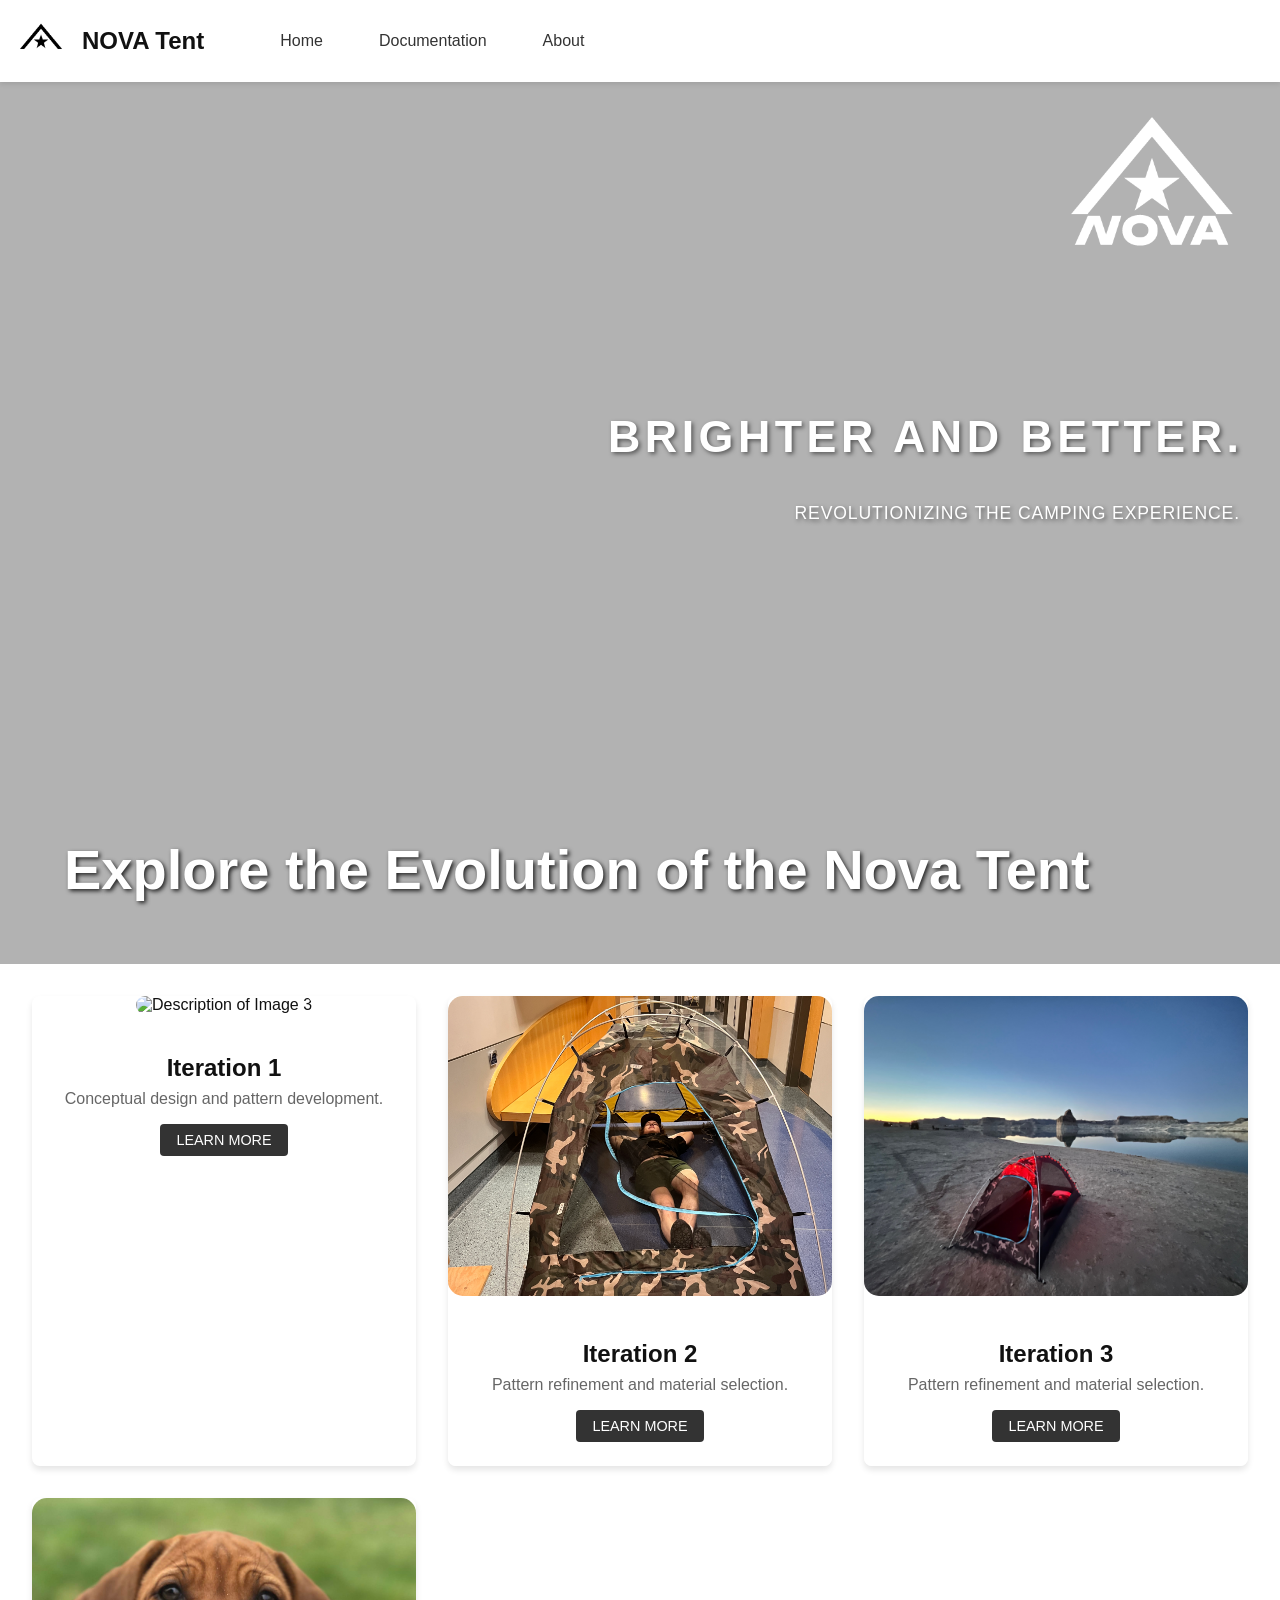
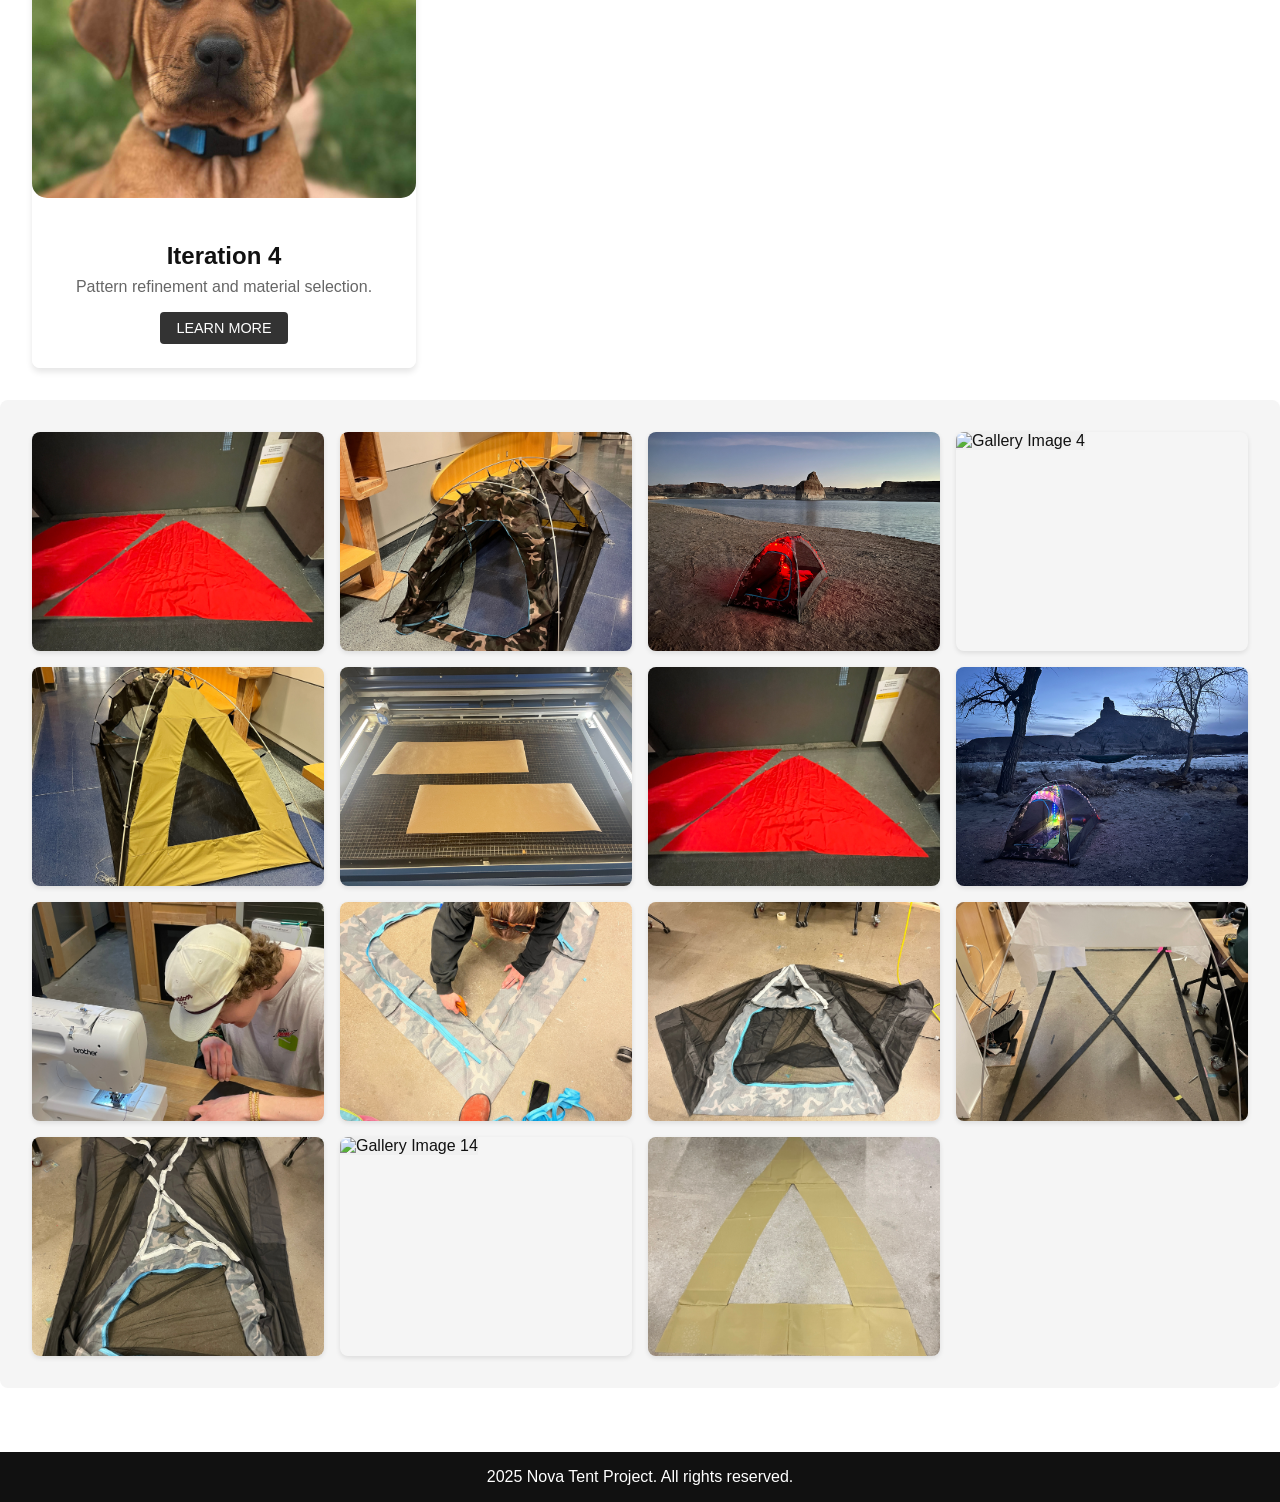
==== index.html @ fcc44b87 "switched website over AGAIN" ====
<!DOCTYPE html>
<html lang="en">
<head>
  <meta charset="UTF-8" />
  <meta name="viewport" content="width=device-width, initial-scale=1.0" />
  <title>Nova Tent</title>
  <link rel="stylesheet" href="https://use.typekit.net/wee2inf.css">
  <link rel="stylesheet" href="resources/css/global.css" />
  <link rel="stylesheet" href="resources/css/navbar.css" />
  <link rel="stylesheet" href="style.css" />
  <style>
    .container {
      max-width: 1400px;
      margin: 0 auto;
      padding: 0 2rem;
    }
    .image-section {
      margin: 2rem 0;
      display: grid;
      grid-template-columns: repeat(auto-fit, minmax(300px, 1fr));
      gap: 2rem;
    }
    .image-card {
      position: relative;
      overflow: hidden;
      border-radius: 8px;
      box-shadow: 0 4px 6px rgba(0, 0, 0, 0.1);
    }
    .image-card img {
      width: 100%;
      height: 300px;
      object-fit: cover;
    }
    .image-text {
      padding: 1.5rem;
      background: white;
    }
    .image-text h3 {
      font-size: 1.5rem;
      margin-bottom: 0.5rem;
    }
    .image-text p {
      margin-bottom: 1rem;
      color: #666;
    }
    .btn {
      display: inline-block;
      padding: 0.5rem 1rem;
      background: #333;
      color: white;
      text-decoration: none;
      border-radius: 4px;
      transition: background 0.3s;
    }
    .btn:hover {
      background: #555;
    }
    .photo-gallery {
      display: grid;
      grid-template-columns: repeat(auto-fit, minmax(250px, 1fr));
      gap: 1rem;
      padding: 2rem;
    }
    .gallery-item {
      position: relative;
      overflow: hidden;
      border-radius: 8px;
    }
    .gallery-item img {
      width: 100%;
      height: 100%;
      object-fit: cover;
    }
    .video-overlay {
      position: absolute;
      top: 0;
      left: 0;
      width: 100%;
      height: 100%;
      display: flex;
      flex-direction: column;
      justify-content: center;
      align-items: center;
      background: rgba(0, 0, 0, 0.3);
    }
    .overlay-logo {
      position: absolute;
      top: 2rem;
      right: 2rem;
      width: min(200px, 15vw);
      height: auto;
    }
    .overlay-content {
      position: absolute;
      right: 2rem;
      top: 45%;
      transform: translateY(-50%);
      text-align: right;
    }
    .overlay-text {
      display: block;
      color: white;
      text-shadow: 2px 2px 4px rgba(0, 0, 0, 0.5);
      white-space: nowrap;
    }
    #frontHeader {
      font-size: min(2.8rem, 5vw);
      font-weight: bold;
      display: inline-block;
      white-space: nowrap;
      right: 3rem;
    }
    #frontSubtext {
      font-size: min(1.1rem, 2vw);
      display: inline-block;
      white-space: nowrap;
    }
    .hero-text h1 {
      font-size: 3.5rem;
      margin-bottom: 1rem;
      line-height: 1.2;
      white-space: nowrap;
    }
    @media (max-width: 768px) {
      .container {
        padding: 0 1rem;
      }
      .image-section {
        grid-template-columns: 1fr;
        gap: 1rem;
      }
      .image-card img {
        height: 250px;
      }
      .image-text {
        padding: 1rem;
      }
      .image-text h3 {
        font-size: 1.3rem;
      }
      .photo-gallery {
        grid-template-columns: repeat(auto-fit, minmax(200px, 1fr));
        padding: 1rem;
        gap: 0.5rem;
      }
      .hero-text h1 {
        font-size: 2.5rem;
        line-height: 1.2;
        white-space: nowrap;
      }
      .overlay-content {
        right: 1rem;
      }
      #frontHeader {
        font-size: min(2rem, 4vw);
      }
      #frontSubtext {
        font-size: min(0.9rem, 1.8vw);
      }
      .overlay-logo {
        width: min(150px, 20vw);
        top: 1.5rem;
        right: 1.5rem;
      }
    }
    @media (max-width: 480px) {
      .image-card img {
        height: 200px;
      }
      .image-text h3 {
        font-size: 1.2rem;
      }
      .photo-gallery {
        grid-template-columns: 1fr;
      }
      .overlay-logo {
        width: min(120px, 25vw);
        top: 1rem;
        right: 1rem;
      }
      #frontHeader {
        font-size: min(1.8rem, 3.5vw);
      }
      #frontSubtext {
        font-size: min(0.8rem, 1.6vw);
      }
    }
  </style>
</head>
<body>
  <!-- Navigation Bar Container -->
  <header>
    <div id="navbar-container"></div>
  </header>

  <!-- Hero Section with Video Background -->
  <section class="hero">
    <video autoplay muted loop id="bg-video">
      <source src="./resources/media/tent_nite.MP4" type="video/mp4">
      Your browser does not support HTML5 video.
    </video>
    <div class="video-overlay">
      <img src="resources/media/NovaLogoWhite1.png" alt="NOVA Tent Logo" class="overlay-logo">
      <div class="overlay-content">
        <a id="frontHeader" class="overlay-text">Brighter and Better.</a>
        <a id="frontSubtext" class="overlay-text">Revolutionizing the camping experience.</a>
      </div>
    </div>
    <div class="hero-text">
      <h1>Explore the Evolution of the Nova Tent</h1>
    </div>
  </section>

  
  <!-- Four-Image Section -->
  <div class="container">
    <div class="image-section four-images">
      <div class="image-card">
        <img src="./resources/media/it1/it1-PaperPatterning2.JPG" alt="Description of Image 3">
        <div class="image-text">
          <h3>Iteration 1</h3>
          <p>Conceptual design and pattern development.</p>
          <a href="./pages/iteration1.html" class="btn">Learn More</a>
        </div>
      </div>
      <div class="image-card">
        <img src="./resources/media/it2/it2-layindown.jpeg" alt="Description of Image 4">
        <div class="image-text">
          <h3>Iteration 2</h3>
          <p>Pattern refinement and material selection.</p>
          <a href="./pages/iteration2.html" class="btn">Learn More</a>
        </div>
      </div>
      <div class="image-card">
        <img src="./resources/media/it3/lake-powell-red.JPG" alt="Description of Image 5">
        <div class="image-text">
          <h3>Iteration 3</h3>
          <p>Pattern refinement and material selection.</p>
          <a href="./pages/iteration3.html" class="btn">Learn More</a>
        </div>
      </div>
      <div class="image-card">
        <img src="./resources/media/placeholder.jpeg" alt="Description of Image 6">
        <div class="image-text">
          <h3>Iteration 4</h3>
          <p>Pattern refinement and material selection.</p>
          <a href="./pages/iteration4.html" class="btn">Learn More</a>
        </div>
      </div>
    </div>
  </div>

  <!-- Photo Gallery Section -->
  <section class="photo-gallery">
    <div class="gallery-item large">
      <img src="./resources/media/it1/it1-clips-on.JPG" alt="Gallery Image 1">
    </div>
    <div class="gallery-item medium">
      <img src="./resources/media/it2/it2-doorOpen.JPG" alt="Gallery Image 2">
    </div>
    <div class="gallery-item square">
      <img src="./resources/media/it3/lake-powell-red-2.JPG" alt="Gallery Image 3">
    </div>
    <div class="gallery-item rectangle">
      <img src="./resources/media/mt/MT-hooks.JPG" alt="Gallery Image 4">
    </div>
    <div class="gallery-item tall">
      <img src="./resources/media/it2/it2-backside.JPG" alt="Gallery Image 5">
    </div>
    <div class="gallery-item small">
      <img src="./resources/media/it3/it3-laserCutPaper.JPG" alt="Gallery Image 6">
    </div>
    <div class="gallery-item small">
      <img src="./resources/media/it1/it1-clips-on.JPG" alt="Gallery Image 7">
    </div>
    <div class="gallery-item wide">
      <img src="./resources/media/it3/green-river-lit.JPG" alt="Gallery Image 8">
    </div>
    <div class="gallery-item square">
      <img src="./resources/media/it2/it2-fitzSew.JPG" alt="Gallery Image 9">
    </div>
    <div class="gallery-item square">
      <img src="./resources/media/it2/it2-claireCutting.JPG" alt="Gallery Image 10">
    </div>
    <div class="gallery-item rectangle">
      <img src="./resources/media/it3/it3-insideOut.JPG" alt="Gallery Image 11">
    </div>
    <div class="gallery-item small">
      <img src="./resources/media/it1/it1-browpole-fabric.JPG" alt="Gallery Image 12">
    </div>
    <div class="gallery-item medium">
      <img src="./resources/media/it3/it3-insideOutFinished.JPG" alt="Gallery Image 13">
    </div>
    <div class="gallery-item square">
      <img src="./resources/media/it1/it1-frontPoleView.JPG" alt="Gallery Image 14">
    </div>
    <div class="gallery-item small">
      <img src="./resources/media/it2/it2-backNoWindow.JPG" alt="Gallery Image 15">
    </div>
  </section>
  </body>
  <footer>
    <p>2025 Nova Tent Project. All rights reserved.</p>
  </footer>
  <script src="resources/js/loadNavbar.js"></script>
  <script src="resources/js/script.js"></script>
  </html>
---- resources/css/global.css ----
/* Global Styles */
* {
    font-family: 'Unbounded', sans-serif;
}

body {
    font-family: 'Unbounded', sans-serif;
    margin: 0;
    padding: 0;
}

h1, h2, h3, h4, h5, h6, .logo {
    font-family: 'Unbounded', sans-serif;
}

/* Subtext styles */
p, small, .subtext, .description, .caption, .text-secondary {
    font-family: "adobe-aldine-variable", sans-serif;
    font-variation-settings: "wght" 300, "opsz" 6;
}

/* Navbar specific styles */
.nav-links a {
    font-family: 'Unbounded', sans-serif;
    font-weight: 500;
}

/* Dropdown menu styles */
.dropdown-menu a, .iteration-menu a {
    font-family: "adobe-aldine-variable", sans-serif;
    font-variation-settings: "wght" 300, "opsz" 6;
}
---- resources/css/navbar.css ----
/* Basic Navbar Styles */
.navbar {
    background-color: #fff;
    padding: 1rem;
    position: fixed;
    top: 0;
    left: 0;
    right: 0;
    z-index: 1000;
    display: flex;
    justify-content: flex-start;
    align-items: center;
    box-shadow: 0 2px 5px rgba(0,0,0,0.1);
}

.logo {
    display: flex;
    align-items: center;
    gap: 1rem;
    font-family: 'Unbounded Black', sans-serif;
    font-weight: 900;
    height: 100%;
}

.nav-logo {
    height: 50px;
    width: auto;
    display: flex;
    align-items: center;
}

.logo a {
    color: inherit;
    text-decoration: none;
    font-size: 1.5rem;
    display: flex;
    align-items: center;
    height: 100%;
    line-height: 1;
    padding: 0;
    margin: 0;
    font-weight: 750;
}

.nav-links {
    display: flex;
    justify-content: flex-start;
    align-items: center;
    list-style: none;
    margin: 0 0 0 3rem;
    padding: 0;
    height: 100%;
}

.nav-links li {
    margin: 0 1rem;
    position: relative;
    display: flex;
    align-items: center;
    height: 100%;
}

.nav-links a {
    color: #333;
    text-decoration: none;
    font-size: 1rem;
    display: flex;
    align-items: center;
    height: 100%;
    padding: 0 12px;
}

.nav-links a:hover {
    color: #000;
    background-color: #f1f1f1;
    border-radius: 4px;
}

/* Primary Dropdown */
.dropdown-menu {
    display: none;
    position: absolute;
    top: 100%;
    left: 0;
    background-color: #fff;
    min-width: 160px;
    box-shadow: 0px 8px 16px 0px rgba(0,0,0,0.2);
    z-index: 1000;
    border-radius: 4px;
    list-style: none;
    padding: 0;
    margin: 0;
}

/* Show primary dropdown */
.dropdown:hover > .dropdown-menu {
    display: block;
}

/* Secondary (Iterations) Dropdown */
.iteration-menu {
    display: none;
    position: absolute;
    left: 100%;
    top: 0;
    background-color: #fff;
    min-width: 160px;
    box-shadow: 0px 8px 16px 0px rgba(0,0,0,0.2);
    z-index: 1001;
    border-radius: 4px;
    list-style: none;
    padding: 0;
    margin: 0;
}

/* Show iterations dropdown */
.iterations:hover > .iteration-menu {
    display: block;
}

/* Dropdown items styling */
.dropdown-menu li,
.iteration-menu li {
    margin: 0;
    padding: 0;
    width: 100%;
    list-style: none;
}

.dropdown-menu a,
.iteration-menu a {
    padding: 12px 16px;
    color: #333;
    text-decoration: none;
    display: block;
    width: 100%;
    box-sizing: border-box;
}

.dropdown-menu a:hover,
.iteration-menu a:hover {
    background-color: #f1f1f1;
    color: #000;
}

/* Ensure proper positioning for nested dropdowns */
.dropdown {
    position: relative;
}

/* Additional specificity for iterations dropdown */
.dropdown-menu .iterations {
    position: relative;
}

/* Force display of iterations menu when parent is hovered */
.dropdown-menu li.iterations:hover .iteration-menu {
    display: block !important;
}
---- style.css ----
/* Reset and base styles */
* {
    margin: 0;
    padding: 0;
    box-sizing: border-box;
  }
  body, html {
    font-family: 'Helvetica Neue', sans-serif;
    color: #111;
    background: #fff;
    scroll-behavior: smooth;
  }
  a {
    color: inherit;
    text-decoration: none;
  }
  
  /* Hero Section */
  .hero {
    position: relative;
    height: 100vh;
    overflow: hidden;
    margin-top: 64px; /* Adjust for fixed  */
  }
  #bg-video {
    width: 100%;
    height: 100%;
    object-fit: cover;
  }
  .video-overlay {
    position: absolute;
    top: 0;
    left: 0;
    width: 100%;
    height: 100%;
    display: flex;
    flex-direction: column;
    justify-content: flex-start;
    align-items: flex-end;
    padding-right: 10%;
    padding-top: 25%;
    background: linear-gradient(to right, rgba(0,0,0,0) 0%, rgba(0,0,0,0.4) 100%);
  }
  .overlay-icon {
    position: absolute;
    font-size: 2rem;
    background: rgba(255, 255, 255, 0.7);
    padding: 0.5rem;
    border-radius: 50%;
    transition: transform 0.2s;
    top: 10%;
  }
  .overlay-text {
    position: relative;
    padding: 0.5rem;
    transition: transform 0.2s;
    color: #fff;
    text-transform: uppercase;
    letter-spacing: 0.05em;
    text-shadow: 2px 2px 4px rgba(0, 0, 0, 0.3);
    font-family: 'Helvetica Neue', Arial, sans-serif;
    font-weight: 300;
    line-height: 1.2;
    margin: 0;
    text-align: right;
    width: 100%;
    max-width: 600px;
  }
  #frontHeader {
    font-size: 4.5rem;
    font-weight: 300;
    color: #fff;
    margin-bottom: 1rem;
    text-transform: uppercase;
    letter-spacing: 0.1em;
    line-height: 1.1;
  }
  #frontSubtext {
    font-size: 1.5rem;
    color: #fff;
    font-weight: 300;
    letter-spacing: 0.05em;
    line-height: 1.4;
    margin-top: 0.5rem;
  }
  .overlay-icon:hover {
    transform: scale(1.1);
  }
  .hero-text {
    position: absolute;
    bottom: 5%;
    left: 5%;
    color: white;
    font-size: 2rem;
    text-shadow: 2px 2px 4px rgba(0,0,0,0.8);
  }
  
  /* Content Section */
  .content {
    padding: 2rem;
  }
  .content h2 {
    margin-bottom: 1rem;
  }
  
  /* Footer */
  footer {
    background: #111;
    color: #fff;
    text-align: center;
    padding: 1rem;
    margin-top: 4rem;
  }
  
  
  
  /* Specific Layouts */
  .two-images .image-card {
    flex: 1;
  }
  
  .four-images {
    flex-wrap: wrap;
  }
  
  .four-images .image-card {
    flex: 1 1 calc(25% - 2rem);
  }
  /* Image Section */
.image-section {
    display: flex;
    justify-content: space-between;
    gap: 2rem;
    margin: 2rem 0;
  }
  
  .image-card {
    flex: 1;
    text-align: center;
  }
  
  .image-card img {
    width: 100%;
    border-radius: 15px;
  }
  
  .image-text {
    margin-top: 1rem;
  }
  
  .image-text h3 {
    font-size: 1.5rem;
    margin-bottom: 0.5rem;
  }
  
  .image-text p {
    font-size: 1rem;
    margin-bottom: 1rem;
  }
  
  .btn {
    display: inline-block;
    padding: 0.5rem 1rem;
    background-color: #111;
    color: #fff;
    border-radius: 5px;
    text-transform: uppercase;
    font-size: 0.9rem;
  }
  
  .btn:hover {
    background-color: #333;
  }
  
  /* Photo Gallery - Simple Grid */
  .photo-gallery {
    display: grid;
    grid-template-columns: repeat(4, 1fr);
    grid-template-rows: repeat(3, 1fr);
    gap: 15px;
    padding: 20px;
    width: 100%;
    margin: 0 auto;
    background-color: #f5f5f5;
    border-radius: 8px;
  }
  
  .gallery-item {
    position: relative;
    overflow: hidden;
    border-radius: 4px;
    box-shadow: 0 2px 5px rgba(0,0,0,0.1);
    aspect-ratio: 4/3; /* Standard rectangle ratio */
  }
  
  .gallery-item img {
    width: 100%;
    height: 100%;
    object-fit: contain;
    background-color: #f0f0f0;
  }
  
  /* Responsive adjustments */
  @media (max-width: 1200px) {
    .photo-gallery {
      grid-template-columns: repeat(2, 1fr);
      grid-template-rows: auto;
    }
  }
  
  @media (max-width: 768px) {
    .photo-gallery {
      grid-template-columns: repeat(1, 1fr);
      grid-template-rows: auto;
    }
  }
  
  @media (max-width: 480px) {
    .photo-gallery {
      grid-template-columns: repeat(2, 1fr);
    }
  }
  
  /* Page Content */
  .page-content {
    padding-top: 80px;
  }
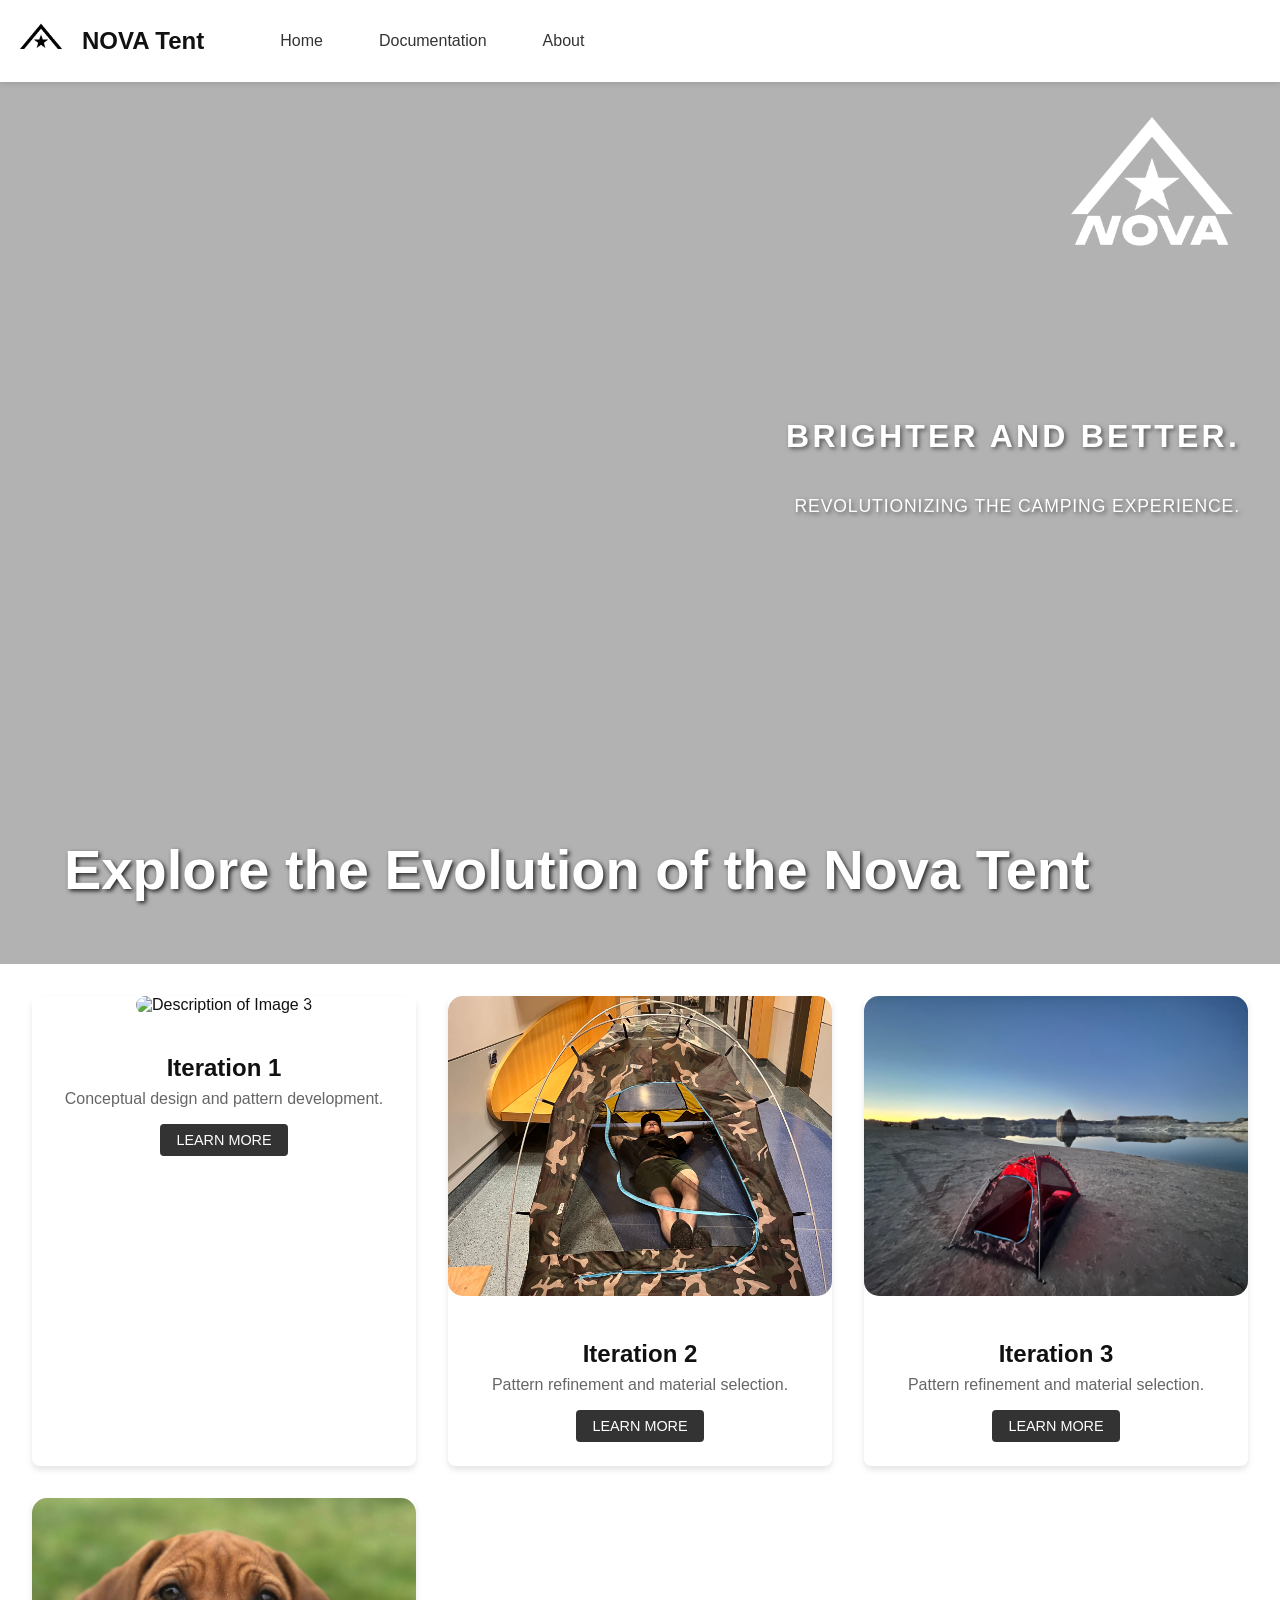
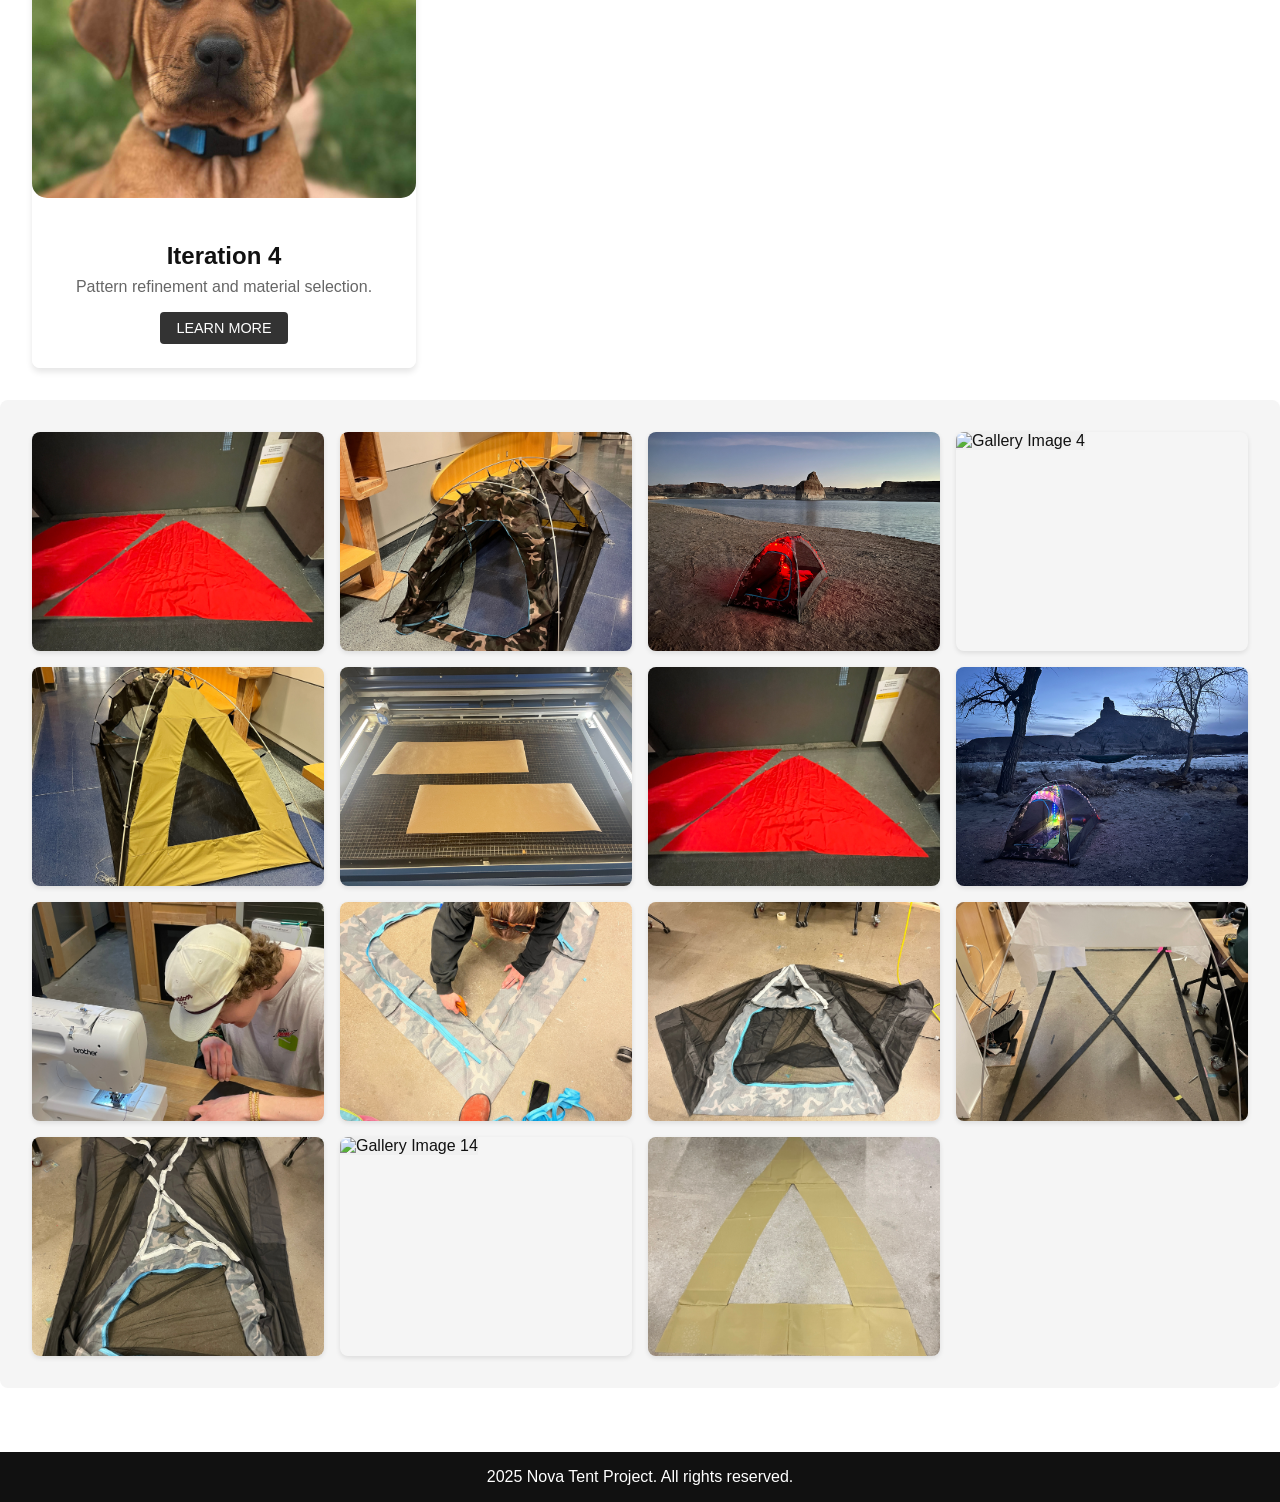
==== commit 44903f73: "updated content" ====
--- a/index.html
+++ b/index.html
@@ -104,11 +104,10 @@
       white-space: nowrap;
     }
     #frontHeader {
-      font-size: min(2.8rem, 5vw);
+      font-size: min(2rem, 4vw);
       font-weight: bold;
       display: inline-block;
       white-space: nowrap;
-      right: 3rem;
     }
     #frontSubtext {
       font-size: min(1.1rem, 2vw);
@@ -179,7 +178,7 @@
         right: 1rem;
       }
       #frontHeader {
-        font-size: min(1.8rem, 3.5vw);
+        font-size: min(1.2rem, 2.5vw);
       }
       #frontSubtext {
         font-size: min(0.8rem, 1.6vw);
@@ -196,7 +195,7 @@
   <!-- Hero Section with Video Background -->
   <section class="hero">
     <video autoplay muted loop id="bg-video">
-      <source src="./resources/media/tent_nite.MP4" type="video/mp4">
+      <source src="./resources/media/videos/webTentVid.mp4" type="video/mp4">
       Your browser does not support HTML5 video.
     </video>
     <div class="video-overlay">
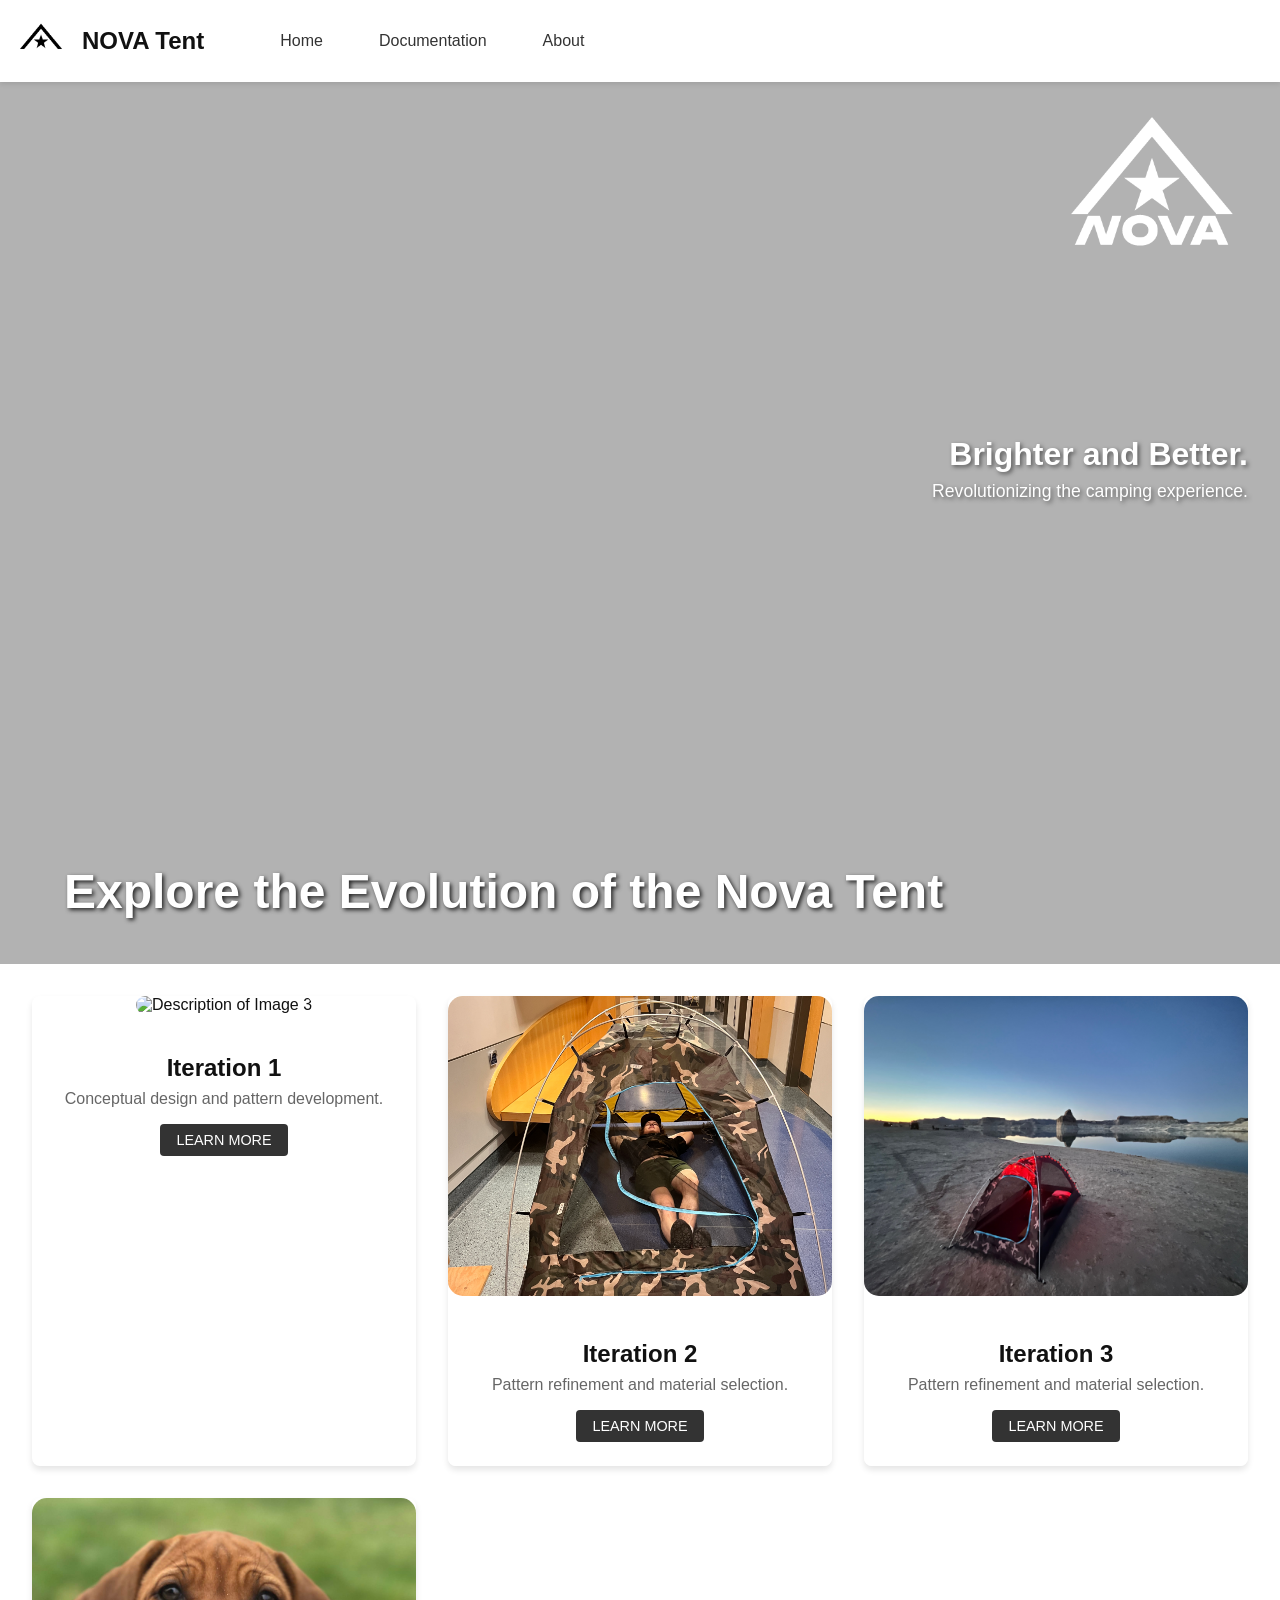
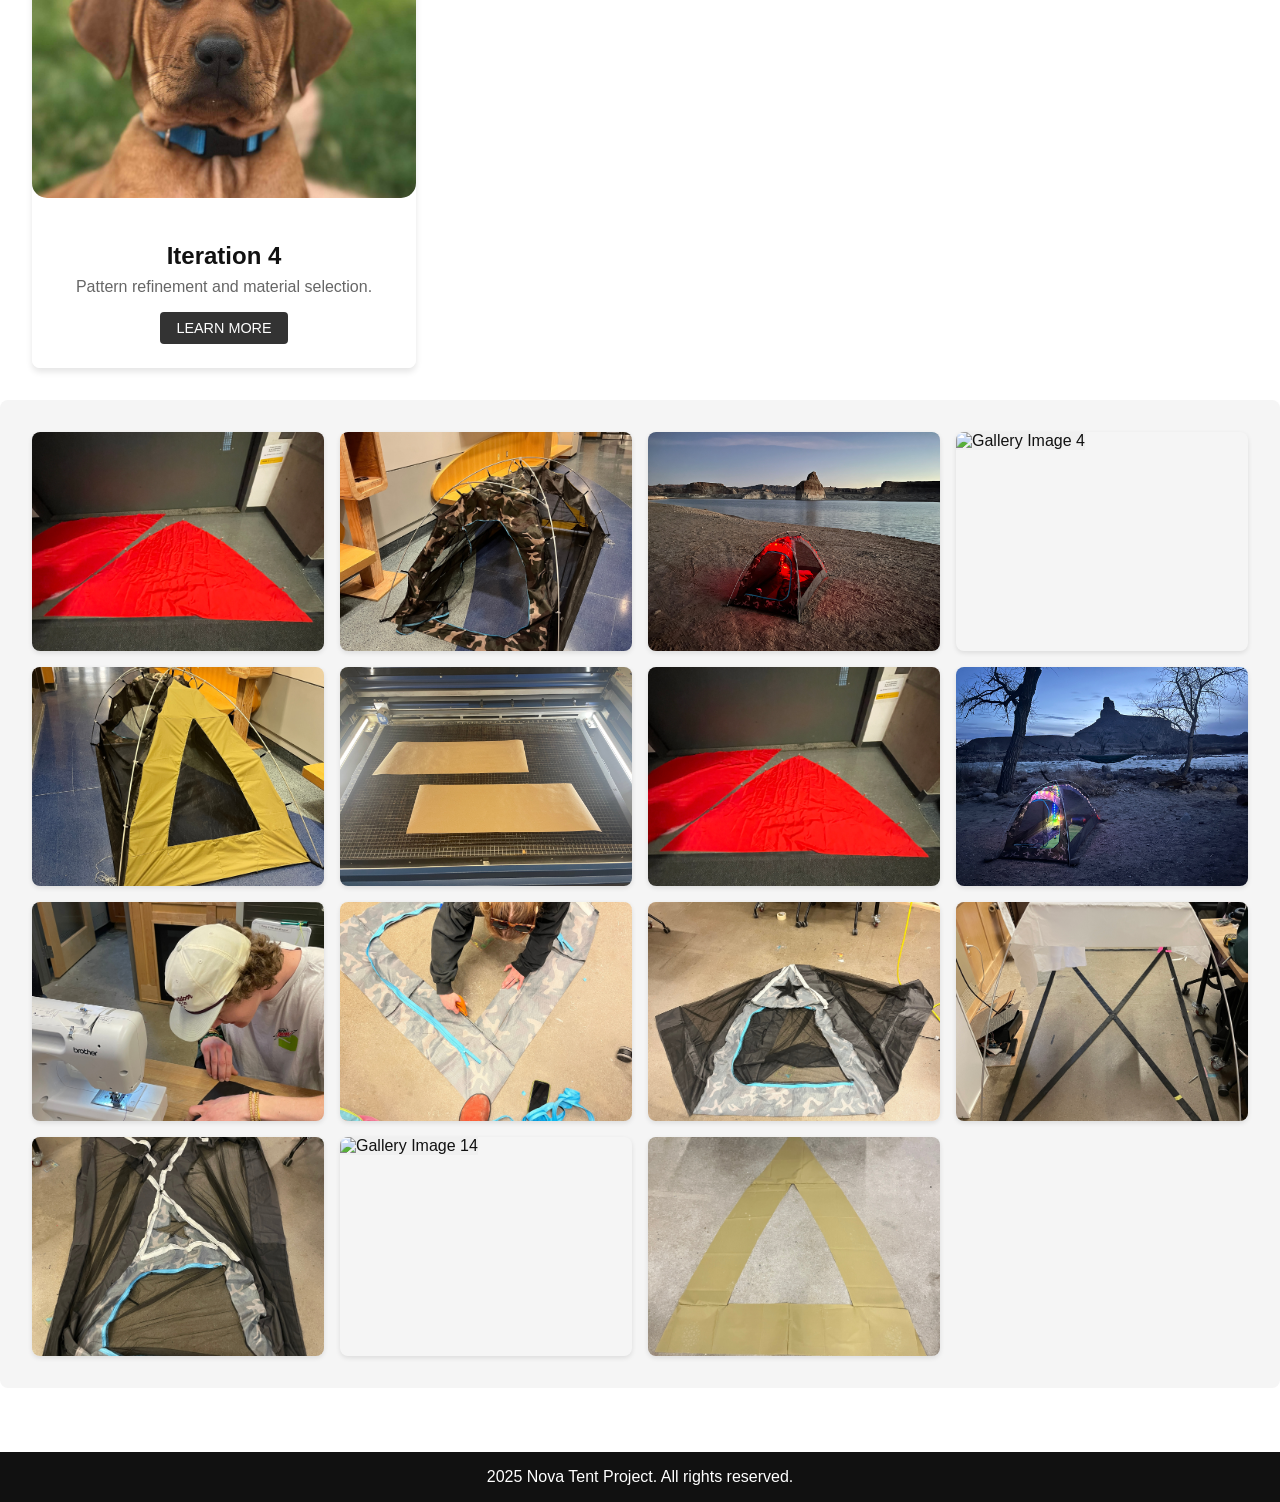
==== commit 8fab76f0: "pages using less resources" ====
--- a/index.html
+++ b/index.html
@@ -7,6 +7,7 @@
   <link rel="stylesheet" href="https://use.typekit.net/wee2inf.css">
   <link rel="stylesheet" href="resources/css/global.css" />
   <link rel="stylesheet" href="resources/css/navbar.css" />
+  <link rel="stylesheet" href="resources/css/video-overlay.css" />
   <link rel="stylesheet" href="style.css" />
   <style>
     .container {
@@ -71,55 +72,6 @@
       height: 100%;
       object-fit: cover;
     }
-    .video-overlay {
-      position: absolute;
-      top: 0;
-      left: 0;
-      width: 100%;
-      height: 100%;
-      display: flex;
-      flex-direction: column;
-      justify-content: center;
-      align-items: center;
-      background: rgba(0, 0, 0, 0.3);
-    }
-    .overlay-logo {
-      position: absolute;
-      top: 2rem;
-      right: 2rem;
-      width: min(200px, 15vw);
-      height: auto;
-    }
-    .overlay-content {
-      position: absolute;
-      right: 2rem;
-      top: 45%;
-      transform: translateY(-50%);
-      text-align: right;
-    }
-    .overlay-text {
-      display: block;
-      color: white;
-      text-shadow: 2px 2px 4px rgba(0, 0, 0, 0.5);
-      white-space: nowrap;
-    }
-    #frontHeader {
-      font-size: min(2rem, 4vw);
-      font-weight: bold;
-      display: inline-block;
-      white-space: nowrap;
-    }
-    #frontSubtext {
-      font-size: min(1.1rem, 2vw);
-      display: inline-block;
-      white-space: nowrap;
-    }
-    .hero-text h1 {
-      font-size: 3.5rem;
-      margin-bottom: 1rem;
-      line-height: 1.2;
-      white-space: nowrap;
-    }
     @media (max-width: 768px) {
       .container {
         padding: 0 1rem;
@@ -142,25 +94,6 @@
         padding: 1rem;
         gap: 0.5rem;
       }
-      .hero-text h1 {
-        font-size: 2.5rem;
-        line-height: 1.2;
-        white-space: nowrap;
-      }
-      .overlay-content {
-        right: 1rem;
-      }
-      #frontHeader {
-        font-size: min(2rem, 4vw);
-      }
-      #frontSubtext {
-        font-size: min(0.9rem, 1.8vw);
-      }
-      .overlay-logo {
-        width: min(150px, 20vw);
-        top: 1.5rem;
-        right: 1.5rem;
-      }
     }
     @media (max-width: 480px) {
       .image-card img {
@@ -171,17 +104,6 @@
       }
       .photo-gallery {
         grid-template-columns: 1fr;
-      }
-      .overlay-logo {
-        width: min(120px, 25vw);
-        top: 1rem;
-        right: 1rem;
-      }
-      #frontHeader {
-        font-size: min(1.2rem, 2.5vw);
-      }
-      #frontSubtext {
-        font-size: min(0.8rem, 1.6vw);
       }
     }
   </style>
@@ -201,8 +123,8 @@
     <div class="video-overlay">
       <img src="resources/media/NovaLogoWhite1.png" alt="NOVA Tent Logo" class="overlay-logo">
       <div class="overlay-content">
-        <a id="frontHeader" class="overlay-text">Brighter and Better.</a>
-        <a id="frontSubtext" class="overlay-text">Revolutionizing the camping experience.</a>
+        <span class="overlay-text overlay-header">Brighter and Better.</span>
+        <span class="overlay-text overlay-subtext">Revolutionizing the camping experience.</span>
       </div>
     </div>
     <div class="hero-text">
--- a/resources/css/video-overlay.css
+++ b/resources/css/video-overlay.css
@@ -0,0 +1,85 @@
+.video-overlay {
+  position: absolute;
+  top: 0;
+  left: 0;
+  width: 100%;
+  height: 100%;
+  display: flex;
+  flex-direction: column;
+  justify-content: center;
+  align-items: center;
+  background: rgba(0, 0, 0, 0.3);
+}
+
+.overlay-logo {
+  position: absolute;
+  top: 2rem;
+  right: 2rem;
+  width: min(200px, 15vw);
+  height: auto;
+}
+
+.overlay-content {
+  position: absolute;
+  right: 2rem;
+  top: 45%;
+  transform: translateY(-50%);
+  text-align: right;
+}
+
+.overlay-text {
+  display: block;
+  color: white;
+  text-shadow: 2px 2px 4px rgba(0, 0, 0, 0.5);
+  white-space: nowrap;
+}
+
+.overlay-header {
+  font-size: min(2rem, 4vw);
+  font-weight: 700;
+  display: block;
+  white-space: nowrap;
+  margin-bottom: 0.5rem;
+}
+
+.overlay-subtext {
+  font-size: min(1.1rem, 2vw);
+  display: block;
+  white-space: nowrap;
+}
+
+@media (max-width: 768px) {
+  .overlay-content {
+    right: 1rem;
+  }
+  
+  .overlay-header {
+    font-size: min(2rem, 4vw);
+  }
+  
+  .overlay-subtext {
+    font-size: min(0.9rem, 1.8vw);
+  }
+  
+  .overlay-logo {
+    width: min(150px, 20vw);
+    top: 1.5rem;
+    right: 1.5rem;
+  }
+}
+
+@media (max-width: 480px) {
+  .overlay-logo {
+    width: min(120px, 25vw);
+    top: 1rem;
+    right: 1rem;
+  }
+  
+  .overlay-header {
+    font-size: min(1.2rem, 2.5vw);
+  }
+  
+  .overlay-subtext {
+    font-size: min(0.8rem, 1.6vw);
+  }
+} 
--- a/style.css
+++ b/style.css
@@ -27,20 +27,6 @@
     height: 100%;
     object-fit: cover;
   }
-  .video-overlay {
-    position: absolute;
-    top: 0;
-    left: 0;
-    width: 100%;
-    height: 100%;
-    display: flex;
-    flex-direction: column;
-    justify-content: flex-start;
-    align-items: flex-end;
-    padding-right: 10%;
-    padding-top: 25%;
-    background: linear-gradient(to right, rgba(0,0,0,0) 0%, rgba(0,0,0,0.4) 100%);
-  }
   .overlay-icon {
     position: absolute;
     font-size: 2rem;
@@ -49,39 +35,6 @@
     border-radius: 50%;
     transition: transform 0.2s;
     top: 10%;
-  }
-  .overlay-text {
-    position: relative;
-    padding: 0.5rem;
-    transition: transform 0.2s;
-    color: #fff;
-    text-transform: uppercase;
-    letter-spacing: 0.05em;
-    text-shadow: 2px 2px 4px rgba(0, 0, 0, 0.3);
-    font-family: 'Helvetica Neue', Arial, sans-serif;
-    font-weight: 300;
-    line-height: 1.2;
-    margin: 0;
-    text-align: right;
-    width: 100%;
-    max-width: 600px;
-  }
-  #frontHeader {
-    font-size: 4.5rem;
-    font-weight: 300;
-    color: #fff;
-    margin-bottom: 1rem;
-    text-transform: uppercase;
-    letter-spacing: 0.1em;
-    line-height: 1.1;
-  }
-  #frontSubtext {
-    font-size: 1.5rem;
-    color: #fff;
-    font-weight: 300;
-    letter-spacing: 0.05em;
-    line-height: 1.4;
-    margin-top: 0.5rem;
   }
   .overlay-icon:hover {
     transform: scale(1.1);
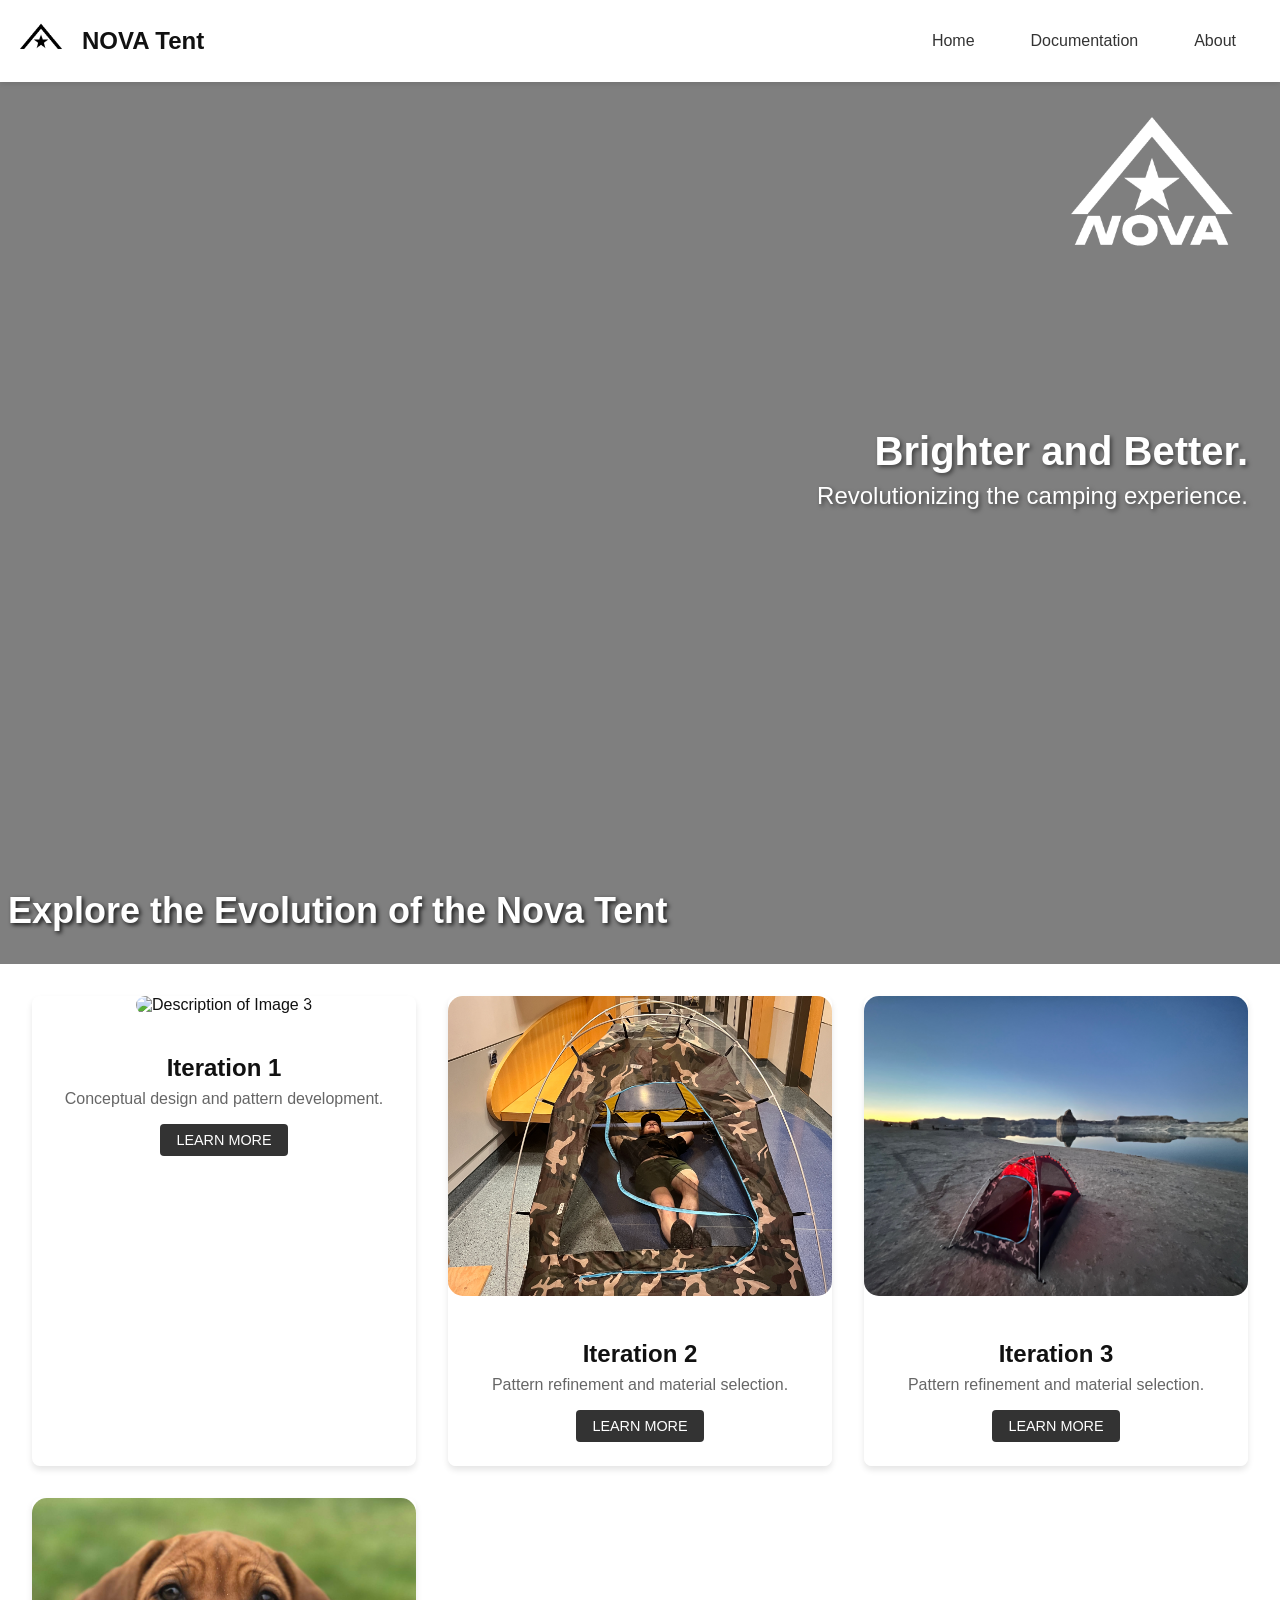
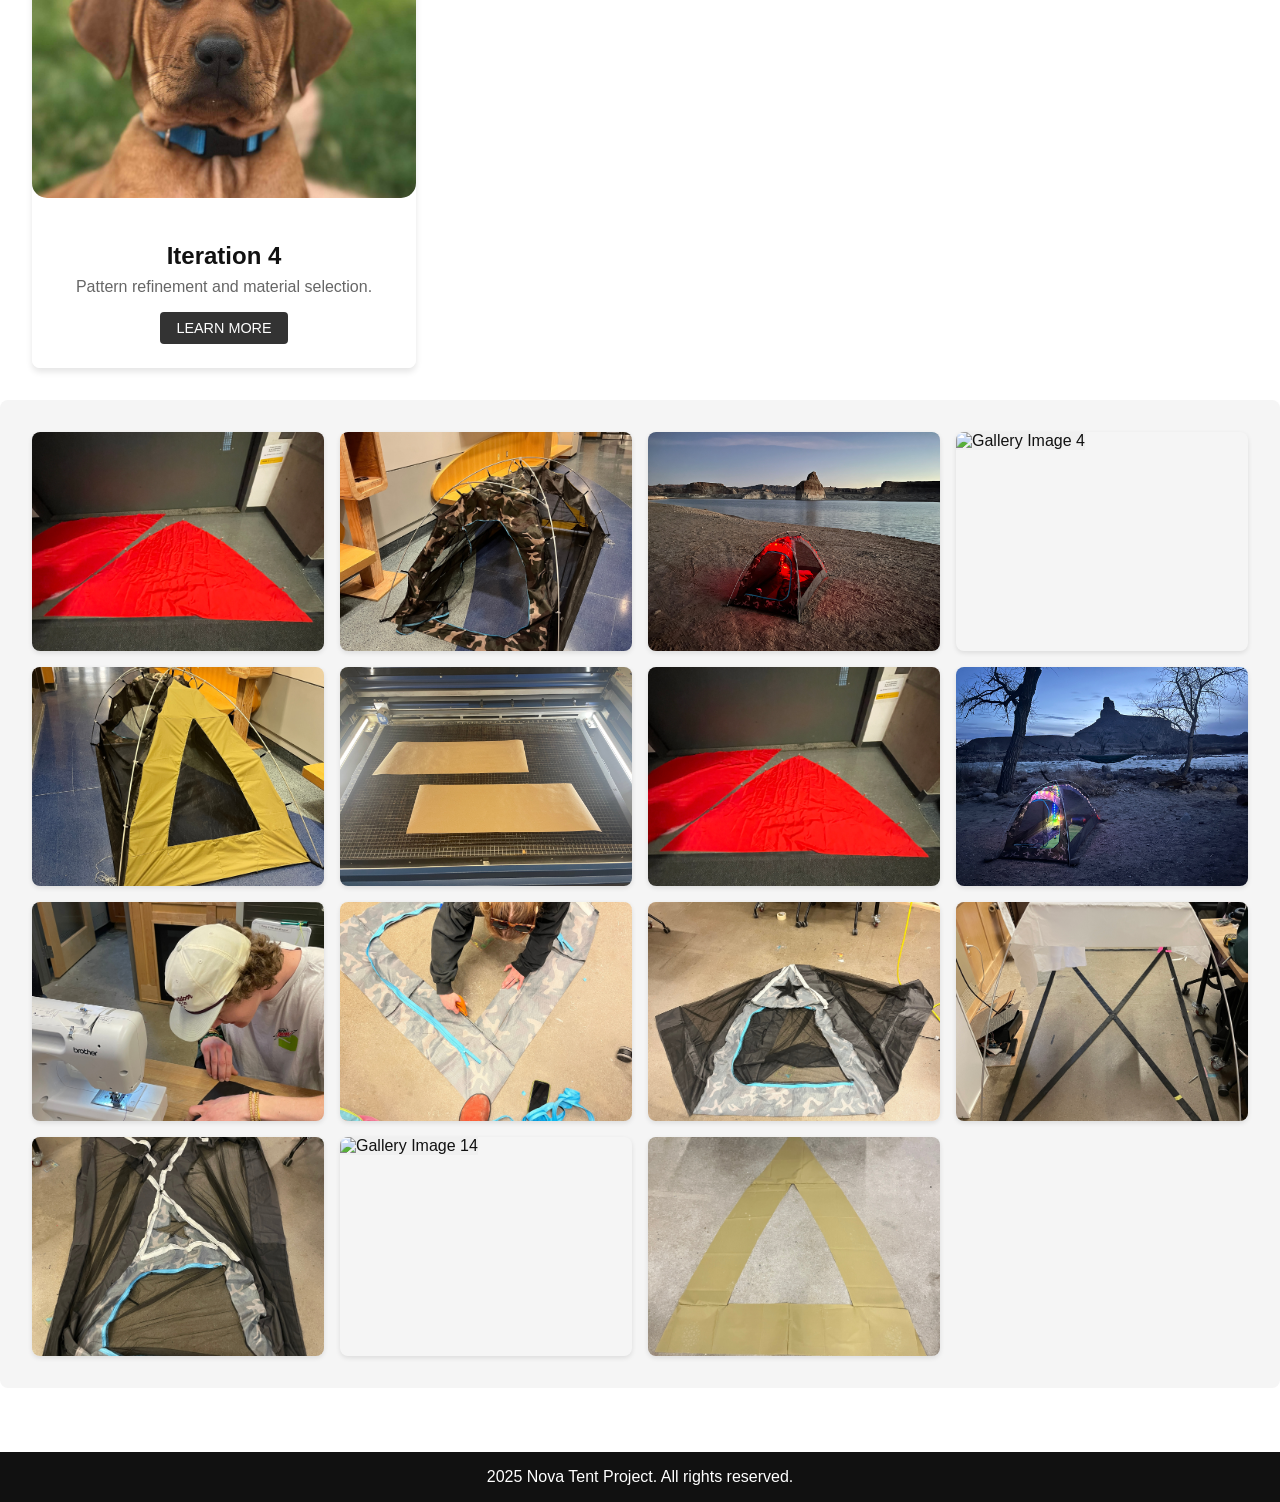
==== commit 50dca21d: "phone responsive display made much better" ====
--- a/index.html
+++ b/index.html
@@ -4,11 +4,11 @@
   <meta charset="UTF-8" />
   <meta name="viewport" content="width=device-width, initial-scale=1.0" />
   <title>Nova Tent</title>
+  <link rel="icon" type="image/png" href="./resources/media/blackInline.png">
   <link rel="stylesheet" href="https://use.typekit.net/wee2inf.css">
   <link rel="stylesheet" href="resources/css/global.css" />
   <link rel="stylesheet" href="resources/css/navbar.css" />
   <link rel="stylesheet" href="resources/css/video-overlay.css" />
-  <link rel="stylesheet" href="style.css" />
   <style>
     .container {
       max-width: 1400px;
--- a/resources/css/global.css
+++ b/resources/css/global.css
@@ -1,5 +1,8 @@
 /* Global Styles */
 * {
+    margin: 0;
+    padding: 0;
+    box-sizing: border-box;
     font-family: 'Unbounded', sans-serif;
 }
 
@@ -7,6 +10,9 @@
     font-family: 'Unbounded', sans-serif;
     margin: 0;
     padding: 0;
+    color: #111;
+    background: #fff;
+    scroll-behavior: smooth;
 }
 
 h1, h2, h3, h4, h5, h6, .logo {
@@ -29,4 +35,164 @@
 .dropdown-menu a, .iteration-menu a {
     font-family: "adobe-aldine-variable", sans-serif;
     font-variation-settings: "wght" 300, "opsz" 6;
+}
+
+/* Links */
+a {
+    color: inherit;
+    text-decoration: none;
+}
+
+/* Hero Section */
+.hero {
+    position: relative;
+    height: 100vh;
+    overflow: hidden;
+    margin-top: 64px; /* Adjust for fixed navbar */
+}
+
+#bg-video {
+    width: 100%;
+    height: 100%;
+    object-fit: cover;
+}
+
+.overlay-icon {
+    position: absolute;
+    font-size: 2rem;
+    background: rgba(255, 255, 255, 0.7);
+    padding: 0.5rem;
+    border-radius: 50%;
+    transition: transform 0.2s;
+    top: 10%;
+}
+
+.overlay-icon:hover {
+    transform: scale(1.1);
+}
+
+.content {
+    padding: 2rem;
+}
+
+/* Footer */
+footer {
+    background: #111;
+    color: #fff;
+    text-align: center;
+    padding: 1rem;
+    margin-top: 4rem;
+}
+
+/* Image Sections */
+.image-section {
+    display: flex;
+    justify-content: space-between;
+    gap: 2rem;
+    margin: 2rem 0;
+}
+
+.two-images .image-card {
+    flex: 1;
+}
+
+.four-images {
+    flex-wrap: wrap;
+}
+
+.four-images .image-card {
+    flex: 1 1 calc(25% - 2rem);
+}
+
+.image-card {
+    flex: 1;
+    text-align: center;
+}
+
+.image-card img {
+    width: 100%;
+    border-radius: 15px;
+}
+
+.image-text {
+    margin-top: 1rem;
+}
+
+.image-text h3 {
+    font-size: 1.5rem;
+    margin-bottom: 0.5rem;
+}
+
+.image-text p {
+    font-size: 1rem;
+    margin-bottom: 1rem;
+}
+
+/* Buttons */
+.btn {
+    display: inline-block;
+    padding: 0.5rem 1rem;
+    background-color: #111;
+    color: #fff;
+    border-radius: 5px;
+    text-transform: uppercase;
+    font-size: 0.9rem;
+}
+
+.btn:hover {
+    background-color: #333;
+}
+
+/* Photo Gallery */
+.photo-gallery {
+    display: grid;
+    grid-template-columns: repeat(4, 1fr);
+    grid-template-rows: repeat(3, 1fr);
+    gap: 15px;
+    padding: 20px;
+    width: 100%;
+    margin: 0 auto;
+    background-color: #f5f5f5;
+    border-radius: 8px;
+}
+
+.gallery-item {
+    position: relative;
+    overflow: hidden;
+    border-radius: 4px;
+    box-shadow: 0 2px 5px rgba(0,0,0,0.1);
+    aspect-ratio: 4/3;
+}
+
+.gallery-item img {
+    width: 100%;
+    height: 100%;
+    object-fit: contain;
+    background-color: #f0f0f0;
+}
+
+/* Page Content */
+.page-content {
+    padding-top: 80px;
+}
+
+/* Responsive Design */
+@media (max-width: 1200px) {
+    .photo-gallery {
+        grid-template-columns: repeat(2, 1fr);
+        grid-template-rows: auto;
+    }
+}
+
+@media (max-width: 768px) {
+    .photo-gallery {
+        grid-template-columns: repeat(1, 1fr);
+        grid-template-rows: auto;
+    }
+}
+
+@media (max-width: 480px) {
+    .photo-gallery {
+        grid-template-columns: repeat(2, 1fr);
+    }
 } 
--- a/resources/css/navbar.css
+++ b/resources/css/navbar.css
@@ -8,7 +8,7 @@
     right: 0;
     z-index: 1000;
     display: flex;
-    justify-content: flex-start;
+    justify-content: space-between;
     align-items: center;
     box-shadow: 0 2px 5px rgba(0,0,0,0.1);
 }
@@ -156,4 +156,142 @@
 /* Force display of iterations menu when parent is hovered */
 .dropdown-menu li.iterations:hover .iteration-menu {
     display: block !important;
+}
+
+/* Mobile Menu Button */
+.menu-btn {
+    display: none;
+    cursor: pointer;
+    padding: 0.5rem;
+}
+
+.menu-btn span {
+    display: block;
+    width: 25px;
+    height: 3px;
+    background-color: #333;
+    margin: 5px 0;
+    transition: 0.3s;
+}
+
+.menu-btn.active span:nth-child(1) {
+    transform: rotate(45deg) translate(5px, 5px);
+}
+
+.menu-btn.active span:nth-child(2) {
+    opacity: 0;
+}
+
+.menu-btn.active span:nth-child(3) {
+    transform: rotate(-45deg) translate(5px, -5px);
+}
+
+/* Mobile Responsive Styles */
+@media (max-width: 768px) {
+    .menu-btn {
+        display: block;
+    }
+
+    .nav-links {
+        position: fixed;
+        top: 70px;
+        left: 0;
+        right: 0;
+        background-color: #fff;
+        flex-direction: column;
+        align-items: flex-start;
+        padding: 0.5rem;
+        margin: 0;
+        display: none;
+        box-shadow: 0 2px 5px rgba(0,0,0,0.1);
+        max-height: 50vh;
+        overflow-y: auto;
+    }
+
+    .nav-links.active {
+        display: flex;
+    }
+
+    .nav-links li {
+        margin: 0.25rem 0;
+        width: 100%;
+    }
+
+    .nav-links a {
+        padding: 0.5rem;
+        width: 100%;
+        font-size: 0.9rem;
+    }
+
+    .dropdown-menu {
+        position: static;
+        width: 100%;
+        box-shadow: none;
+        display: none;
+        margin-top: 0.25rem;
+        padding-left: 1rem;
+    }
+
+    .dropdown.active > .dropdown-menu {
+        display: block;
+    }
+
+    .iteration-menu {
+        position: static;
+        width: 100%;
+        box-shadow: none;
+        display: none;
+        margin-top: 0.25rem;
+        padding-left: 1rem;
+    }
+
+    .iterations.active > .iteration-menu {
+        display: block;
+    }
+
+    .logo a {
+        font-size: 1.2rem;
+    }
+
+    .nav-logo {
+        height: 40px;
+    }
+}
+
+/* iPhone-specific adjustments */
+@media (max-width: 414px) {
+    .navbar {
+        padding: 0.5rem;
+    }
+
+    .logo a {
+        font-size: 1rem;
+    }
+
+    .nav-logo {
+        height: 35px;
+    }
+
+    .nav-links {
+        top: 60px;
+        padding: 0.25rem;
+    }
+
+    .menu-btn span {
+        width: 20px;
+        height: 2px;
+    }
+
+    .nav-links li {
+        margin: 0.2rem 0;
+    }
+
+    .nav-links a {
+        padding: 0.4rem;
+        font-size: 0.85rem;
+    }
+
+    .dropdown-menu, .iteration-menu {
+        padding-left: 0.75rem;
+    }
 } 
--- a/resources/css/video-overlay.css
+++ b/resources/css/video-overlay.css
@@ -8,7 +8,8 @@
   flex-direction: column;
   justify-content: center;
   align-items: center;
-  background: rgba(0, 0, 0, 0.3);
+  background: rgba(0, 0, 0, 0.5);
+  z-index: 1;
 }
 
 .overlay-logo {
@@ -17,6 +18,7 @@
   right: 2rem;
   width: min(200px, 15vw);
   height: auto;
+  margin-bottom: 1rem;
 }
 
 .overlay-content {
@@ -25,6 +27,7 @@
   top: 45%;
   transform: translateY(-50%);
   text-align: right;
+  color: white;
 }
 
 .overlay-text {
@@ -32,33 +35,45 @@
   color: white;
   text-shadow: 2px 2px 4px rgba(0, 0, 0, 0.5);
   white-space: nowrap;
+  margin: 0.5rem 0;
 }
 
 .overlay-header {
-  font-size: min(2rem, 4vw);
-  font-weight: 700;
+  font-size: 2.5rem;
+  font-weight: bold;
   display: block;
   white-space: nowrap;
   margin-bottom: 0.5rem;
 }
 
 .overlay-subtext {
-  font-size: min(1.1rem, 2vw);
+  font-size: 1.5rem;
   display: block;
   white-space: nowrap;
+}
+
+.hero-text {
+  position: absolute;
+  bottom: 2rem;
+  left: .5rem;
+  color: white !important;
+  font-size: 1.5rem;
+  text-shadow: 2px 2px 4px rgba(0, 0, 0, 0.8);
+  z-index: 2;
 }
 
 @media (max-width: 768px) {
   .overlay-content {
     right: 1rem;
+    top: 30%;
   }
   
   .overlay-header {
-    font-size: min(2rem, 4vw);
+    font-size: 2rem;
   }
   
   .overlay-subtext {
-    font-size: min(0.9rem, 1.8vw);
+    font-size: 1rem;
   }
   
   .overlay-logo {
@@ -66,9 +81,21 @@
     top: 1.5rem;
     right: 1.5rem;
   }
+  
+  .hero-text {
+    font-size: 1.2rem;
+    bottom: 1.5rem;
+  }
 }
 
 @media (max-width: 480px) {
+  .overlay-content {
+    right: 1rem;
+    left: auto;
+    top: 20%;
+    text-align: right;
+  }
+  
   .overlay-logo {
     width: min(120px, 25vw);
     top: 1rem;
@@ -76,10 +103,41 @@
   }
   
   .overlay-header {
-    font-size: min(1.2rem, 2.5vw);
+    font-size: 1.5rem;
   }
   
   .overlay-subtext {
-    font-size: min(0.8rem, 1.6vw);
+    font-size: 0.8rem;
+  }
+  
+  .hero-text {
+    font-size: 1rem;
+    bottom: 1rem;
+  }
+}
+
+/* iPhone-specific adjustments */
+@media (max-width: 414px) {
+  .overlay-content {
+    top: 20%;
+    right: 1rem;
+    left: auto;
+  }
+  
+  .overlay-header {
+    font-size: 1.2rem;
+  }
+
+  .overlay-subtext {
+    font-size: 0.6rem;
+  }
+
+  .overlay-logo {
+    width: 120px;
+  }
+  
+  .hero-text {
+    bottom: 10%;
+    font-size: 0.8rem;
   }
 } 
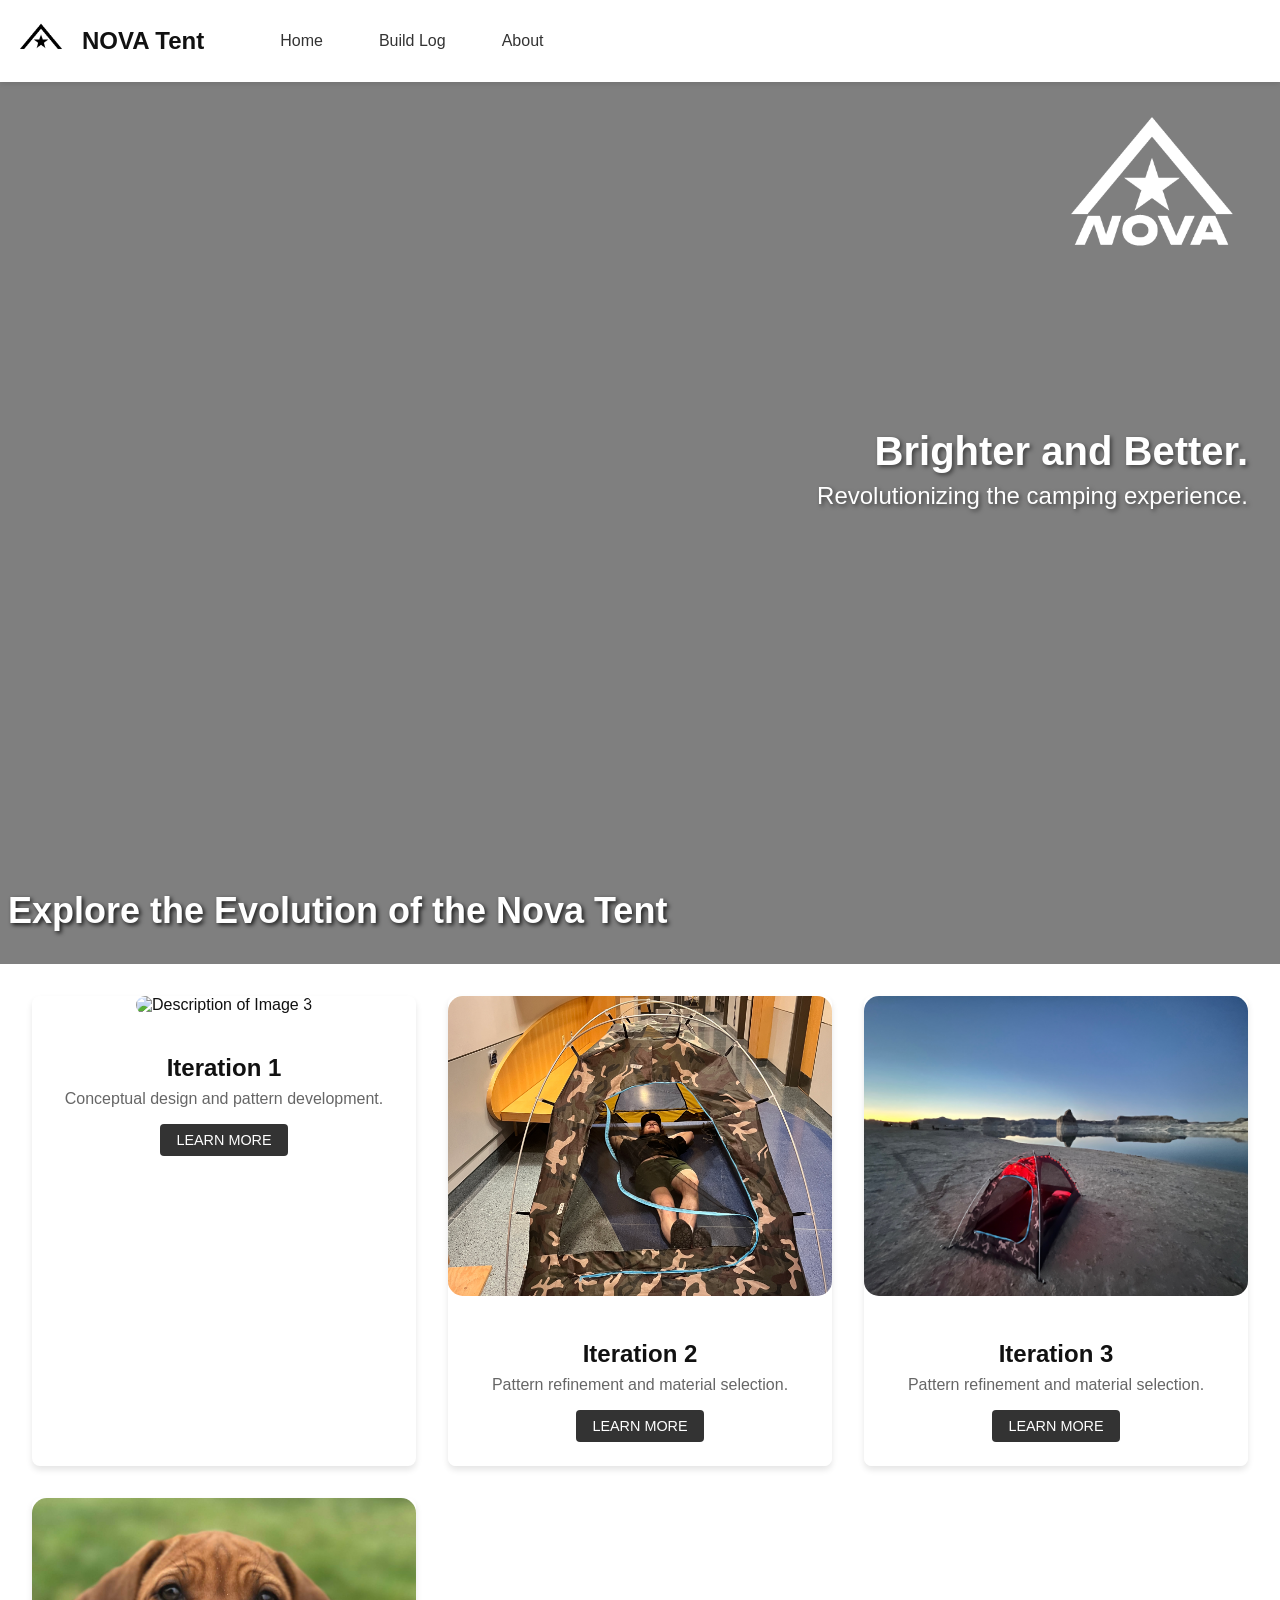
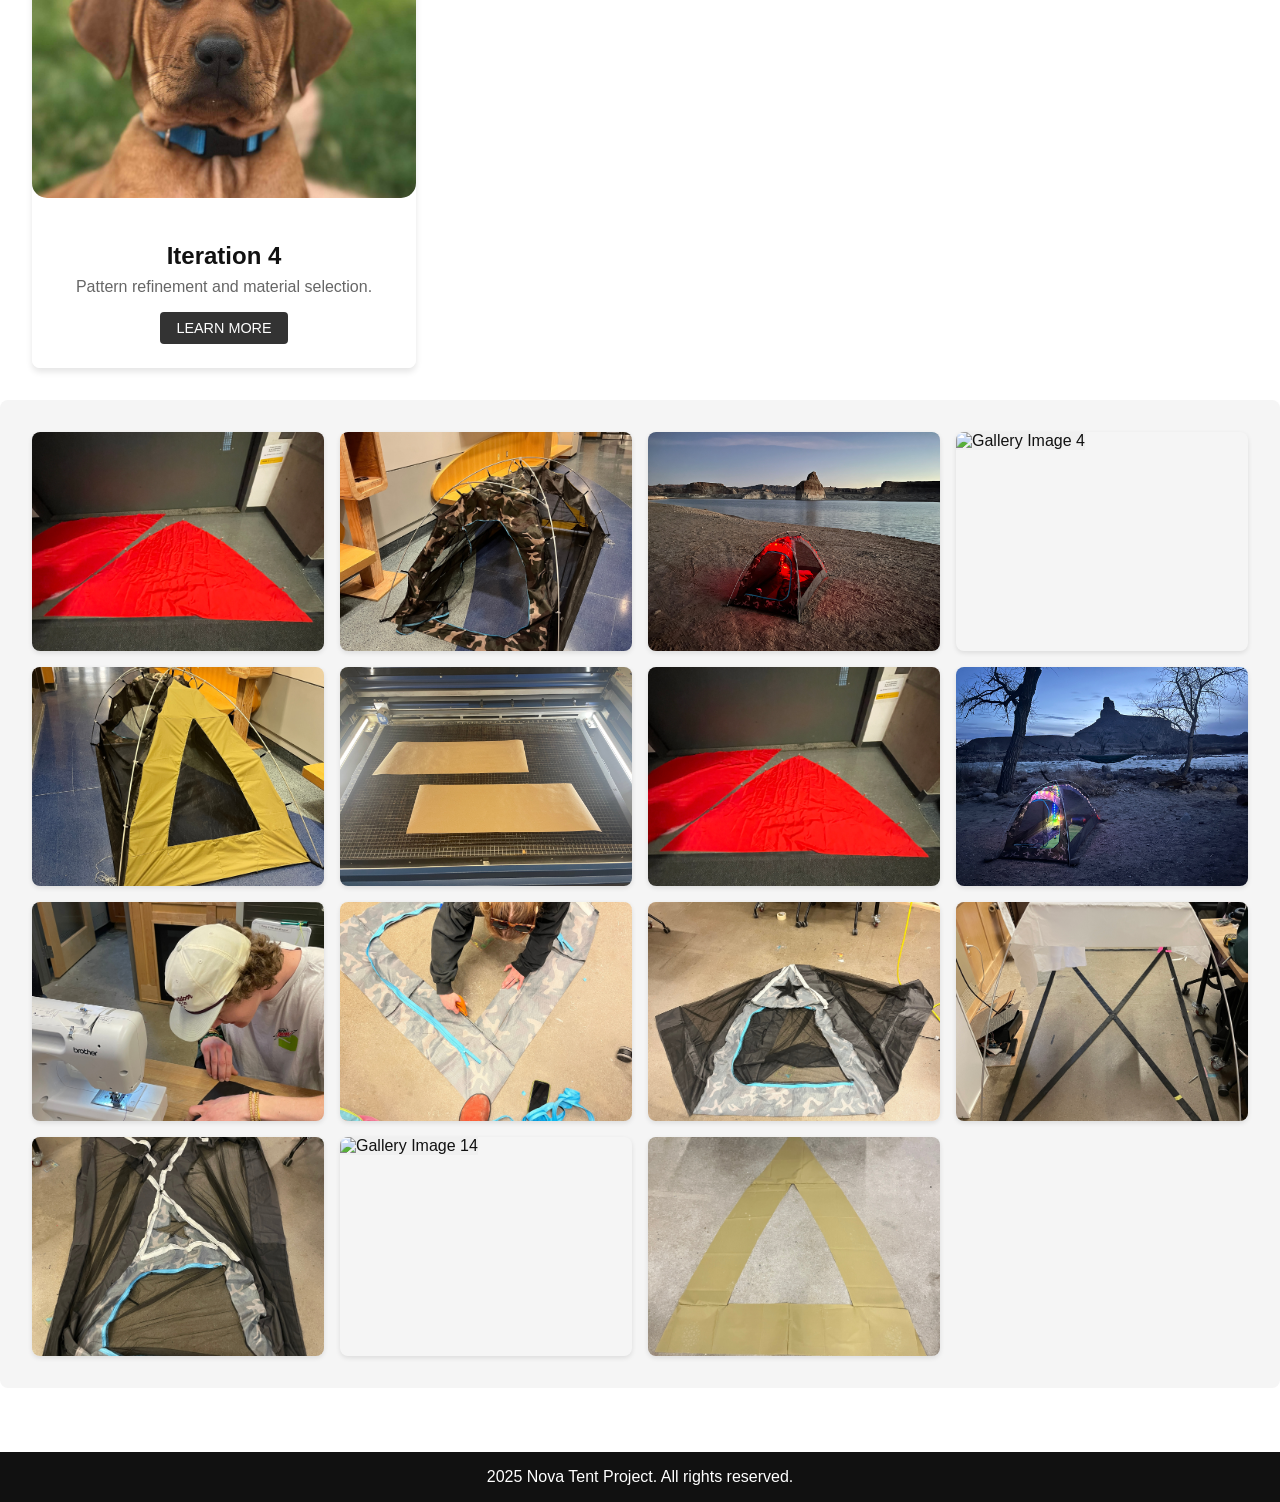
==== commit 3fac2142: "added new content" ====
--- a/index.html
+++ b/index.html
@@ -4,7 +4,7 @@
   <meta charset="UTF-8" />
   <meta name="viewport" content="width=device-width, initial-scale=1.0" />
   <title>Nova Tent</title>
-  <link rel="icon" type="image/png" href="./resources/media/blackInline.png">
+  <link rel="icon" type="image/png" href="./resources/media/WhiteLogo_NoText.png">
   <link rel="stylesheet" href="https://use.typekit.net/wee2inf.css">
   <link rel="stylesheet" href="resources/css/global.css" />
   <link rel="stylesheet" href="resources/css/navbar.css" />
--- a/resources/css/navbar.css
+++ b/resources/css/navbar.css
@@ -8,7 +8,6 @@
     right: 0;
     z-index: 1000;
     display: flex;
-    justify-content: space-between;
     align-items: center;
     box-shadow: 0 2px 5px rgba(0,0,0,0.1);
 }
@@ -20,6 +19,7 @@
     font-family: 'Unbounded Black', sans-serif;
     font-weight: 900;
     height: 100%;
+    z-index: 1002;
 }
 
 .nav-logo {
@@ -163,6 +163,8 @@
     display: none;
     cursor: pointer;
     padding: 0.5rem;
+    margin-left: auto;
+    z-index: 1001;
 }
 
 .menu-btn span {
@@ -190,63 +192,33 @@
 @media (max-width: 768px) {
     .menu-btn {
         display: block;
+        position: relative;
     }
 
     .nav-links {
         position: fixed;
-        top: 70px;
+        top: 0;
         left: 0;
         right: 0;
         background-color: #fff;
         flex-direction: column;
-        align-items: flex-start;
-        padding: 0.5rem;
-        margin: 0;
-        display: none;
+        align-items: center;
+        padding: 0.5rem 0;
         box-shadow: 0 2px 5px rgba(0,0,0,0.1);
-        max-height: 50vh;
+        transform: translateY(-100%);
+        transition: transform 0.3s ease;
+        z-index: 999;
+        max-height: 40vh;
         overflow-y: auto;
     }
 
     .nav-links.active {
-        display: flex;
-    }
-
-    .nav-links li {
-        margin: 0.25rem 0;
-        width: 100%;
-    }
-
-    .nav-links a {
-        padding: 0.5rem;
-        width: 100%;
-        font-size: 0.9rem;
-    }
-
-    .dropdown-menu {
-        position: static;
-        width: 100%;
-        box-shadow: none;
-        display: none;
-        margin-top: 0.25rem;
-        padding-left: 1rem;
-    }
-
-    .dropdown.active > .dropdown-menu {
-        display: block;
-    }
-
-    .iteration-menu {
-        position: static;
-        width: 100%;
-        box-shadow: none;
-        display: none;
-        margin-top: 0.25rem;
-        padding-left: 1rem;
-    }
-
-    .iterations.active > .iteration-menu {
-        display: block;
+        transform: translateY(70px);
+    }
+
+    .logo {
+        position: relative;
+        z-index: 1002;
     }
 
     .logo a {
@@ -261,20 +233,23 @@
 /* iPhone-specific adjustments */
 @media (max-width: 414px) {
     .navbar {
-        padding: 0.5rem;
+        padding: 0.75rem;
     }
 
     .logo a {
-        font-size: 1rem;
+        font-size: 1.25rem;
     }
 
     .nav-logo {
-        height: 35px;
+        height: 40px;
     }
 
     .nav-links {
-        top: 60px;
-        padding: 0.25rem;
+        padding: 0.25rem 0;
+    }
+
+    .nav-links.active {
+        transform: translateY(60px);
     }
 
     .menu-btn span {
@@ -283,15 +258,19 @@
     }
 
     .nav-links li {
-        margin: 0.2rem 0;
+        margin: 0.25rem 0;
     }
 
     .nav-links a {
-        padding: 0.4rem;
-        font-size: 0.85rem;
+        font-size: 0.9rem;
+        padding: 0.4rem 1rem;
     }
 
     .dropdown-menu, .iteration-menu {
-        padding-left: 0.75rem;
+        position: static;
+        box-shadow: none;
+        width: 100%;
+        text-align: center;
+        padding-left: 0.5rem;
     }
 } 
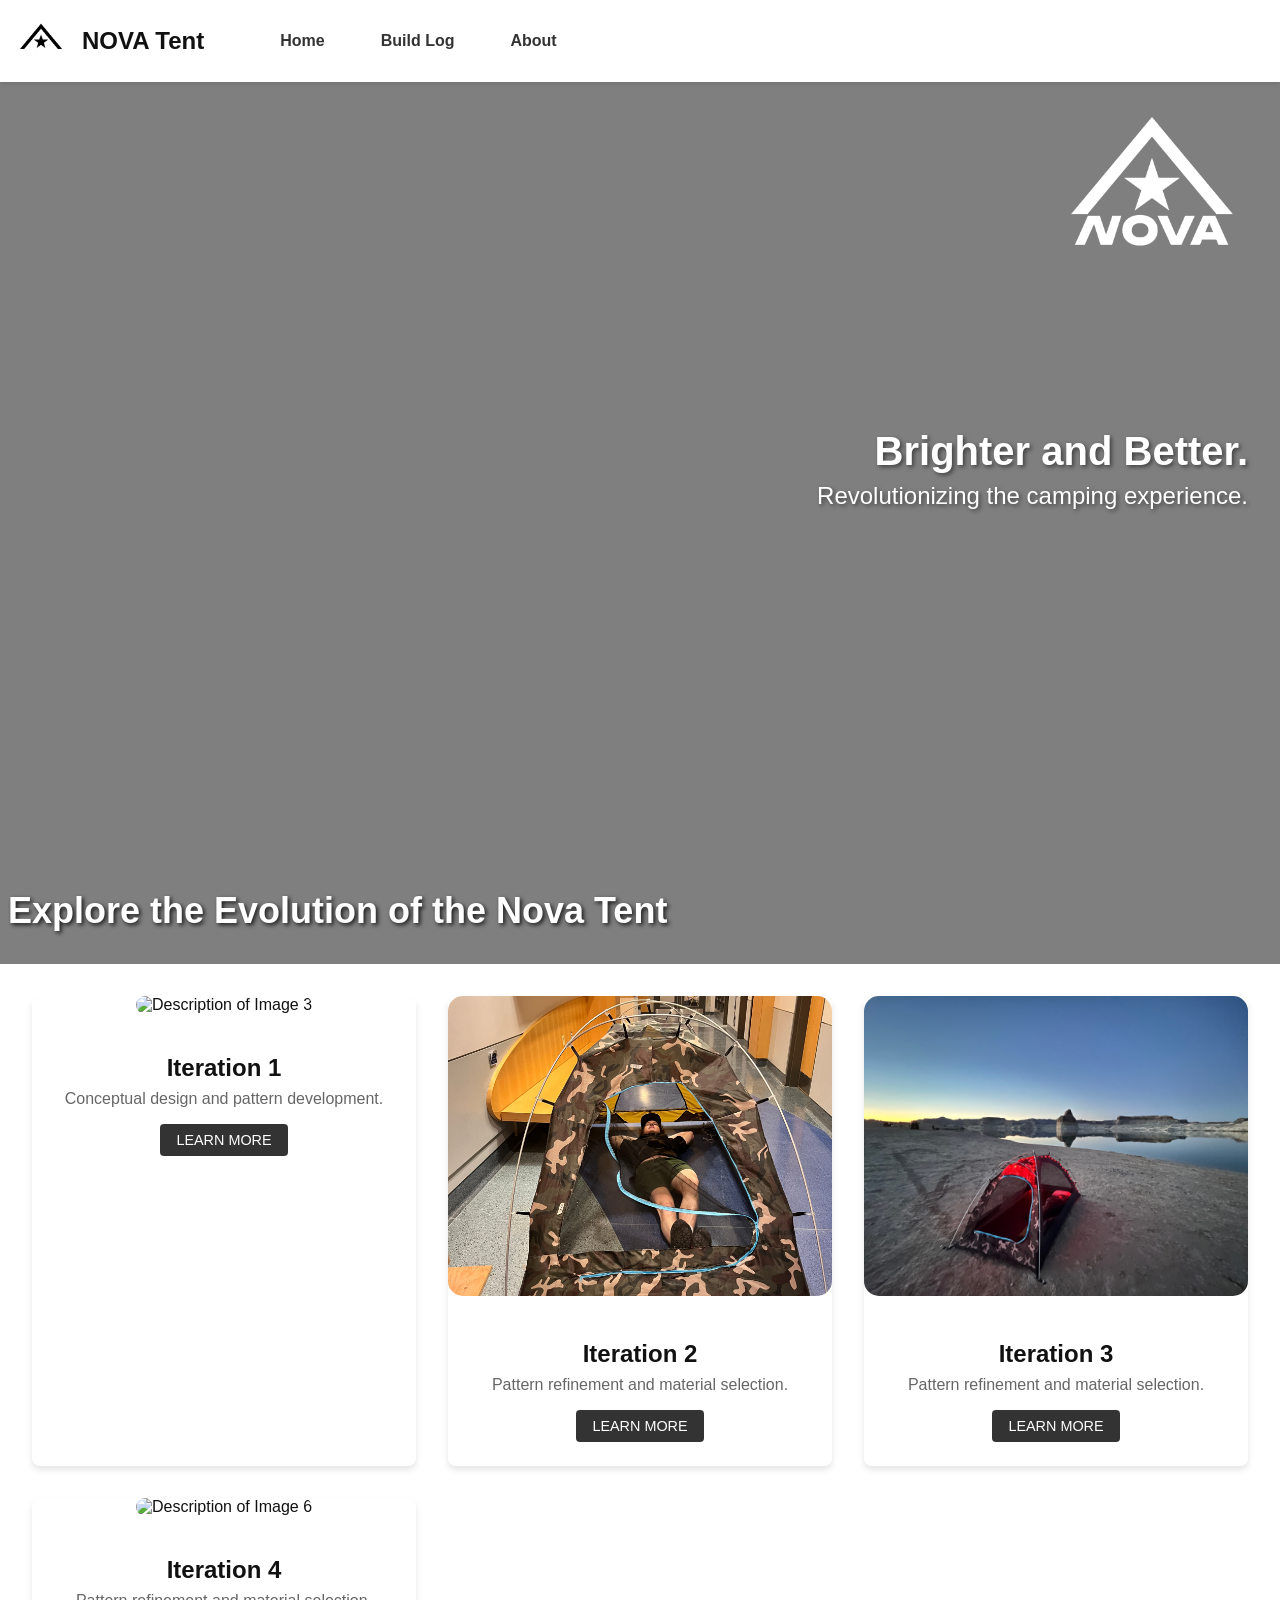
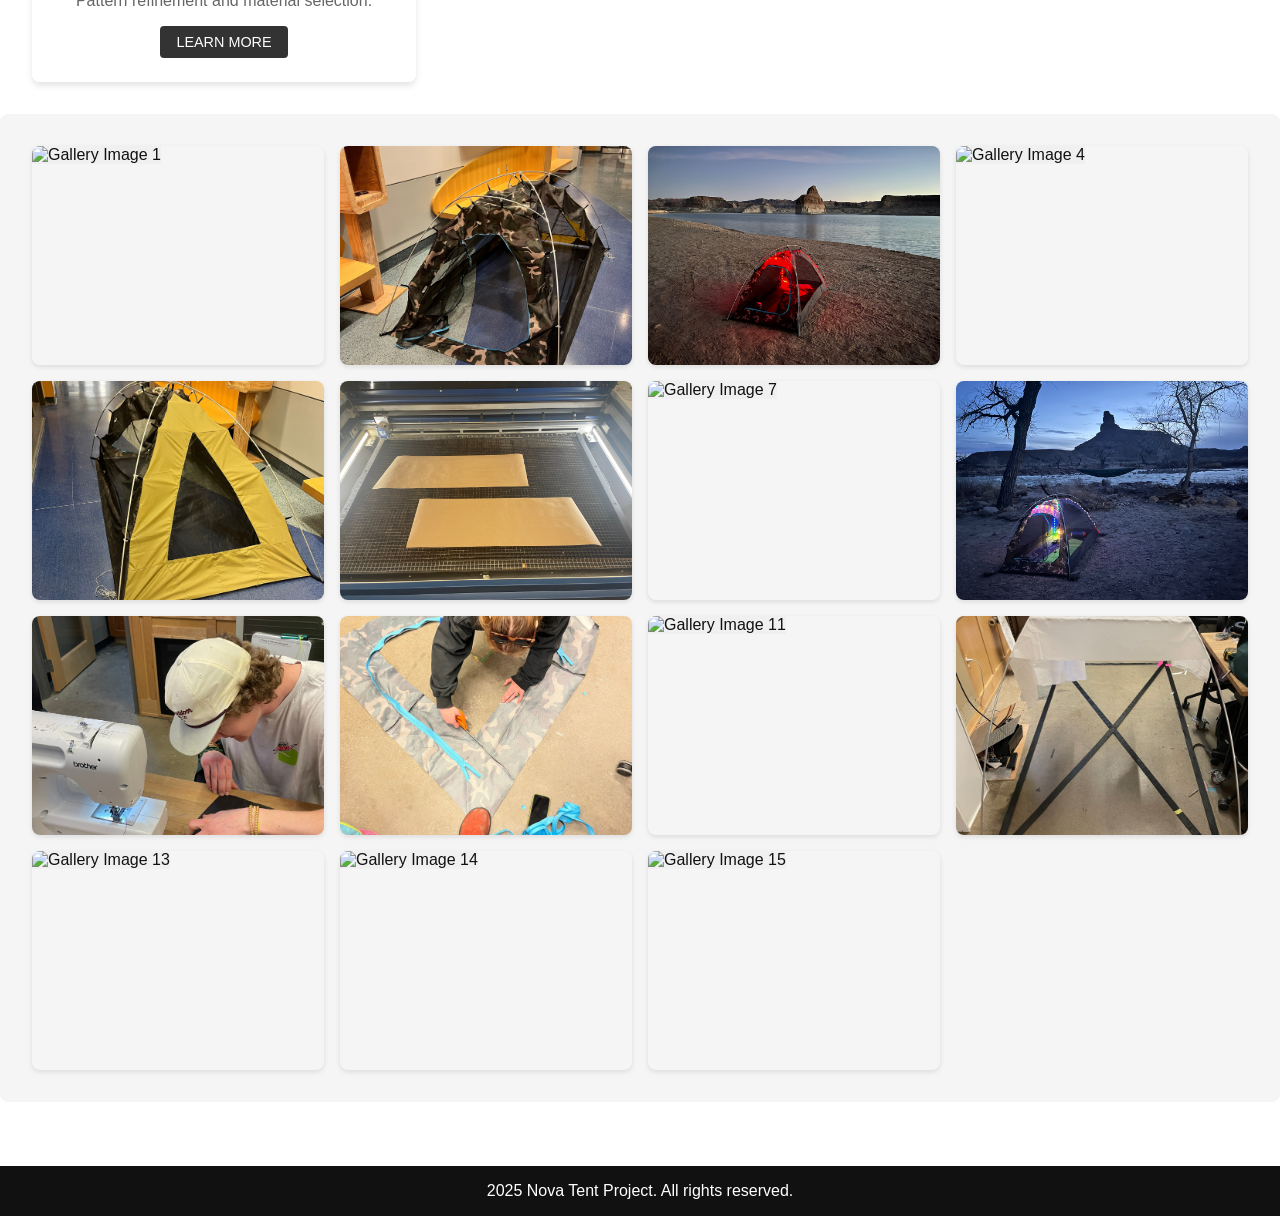
==== commit c16e9fe3: "new media assets added, phone responsiveness fixed" ====
--- a/index.html
+++ b/index.html
@@ -117,7 +117,7 @@
   <!-- Hero Section with Video Background -->
   <section class="hero">
     <video autoplay muted loop id="bg-video">
-      <source src="./resources/media/videos/webTentVid.mp4" type="video/mp4">
+      <source src="./resources/media/videos/blueWhite.mov" type="video/mp4">
       Your browser does not support HTML5 video.
     </video>
     <div class="video-overlay">
@@ -161,7 +161,7 @@
         </div>
       </div>
       <div class="image-card">
-        <img src="./resources/media/placeholder.jpeg" alt="Description of Image 6">
+        <img src="./resources/media/final/farOut.JPG" alt="Description of Image 6">
         <div class="image-text">
           <h3>Iteration 4</h3>
           <p>Pattern refinement and material selection.</p>
@@ -174,7 +174,7 @@
   <!-- Photo Gallery Section -->
   <section class="photo-gallery">
     <div class="gallery-item large">
-      <img src="./resources/media/it1/it1-clips-on.JPG" alt="Gallery Image 1">
+      <img src="./resources/media/final/closer.JPG" alt="Gallery Image 1">
     </div>
     <div class="gallery-item medium">
       <img src="./resources/media/it2/it2-doorOpen.JPG" alt="Gallery Image 2">
@@ -192,7 +192,7 @@
       <img src="./resources/media/it3/it3-laserCutPaper.JPG" alt="Gallery Image 6">
     </div>
     <div class="gallery-item small">
-      <img src="./resources/media/it1/it1-clips-on.JPG" alt="Gallery Image 7">
+      <img src="./resources/media/final/doorOpen.JPG" alt="Gallery Image 7">
     </div>
     <div class="gallery-item wide">
       <img src="./resources/media/it3/green-river-lit.JPG" alt="Gallery Image 8">
@@ -204,19 +204,19 @@
       <img src="./resources/media/it2/it2-claireCutting.JPG" alt="Gallery Image 10">
     </div>
     <div class="gallery-item rectangle">
-      <img src="./resources/media/it3/it3-insideOut.JPG" alt="Gallery Image 11">
+      <img src="./resources/media/final/rightSide.JPG" alt="Gallery Image 11">
     </div>
     <div class="gallery-item small">
       <img src="./resources/media/it1/it1-browpole-fabric.JPG" alt="Gallery Image 12">
     </div>
     <div class="gallery-item medium">
-      <img src="./resources/media/it3/it3-insideOutFinished.JPG" alt="Gallery Image 13">
-    </div>
-    <div class="gallery-item square">
-      <img src="./resources/media/it1/it1-frontPoleView.JPG" alt="Gallery Image 14">
-    </div>
-    <div class="gallery-item small">
-      <img src="./resources/media/it2/it2-backNoWindow.JPG" alt="Gallery Image 15">
+      <img src="./resources/media/it4/inside.JPG" alt="Gallery Image 13">
+    </div>
+    <div class="gallery-item square">
+      <img src="./resources/media/final/everythingGround.JPG" alt="Gallery Image 14">
+    </div>
+    <div class="gallery-item small">
+      <img src="./resources/media/final/bagFlatties.JPG" alt="Gallery Image 15">
     </div>
   </section>
   </body>
--- a/resources/css/global.css
+++ b/resources/css/global.css
@@ -21,7 +21,7 @@
 
 /* Subtext styles */
 p, small, .subtext, .description, .caption, .text-secondary {
-    font-family: "adobe-aldine-variable", sans-serif;
+    font-family: 'Unbounded', sans-serif;
     font-variation-settings: "wght" 300, "opsz" 6;
 }
 
@@ -33,8 +33,8 @@
 
 /* Dropdown menu styles */
 .dropdown-menu a, .iteration-menu a {
-    font-family: "adobe-aldine-variable", sans-serif;
-    font-variation-settings: "wght" 300, "opsz" 6;
+    font-family: 'Unbounded', sans-serif;
+    font-variation-settings: "wght" 100, "opsz" 3;
 }
 
 /* Links */
--- a/resources/css/navbar.css
+++ b/resources/css/navbar.css
@@ -49,7 +49,7 @@
     list-style: none;
     margin: 0 0 0 3rem;
     padding: 0;
-    height: 100%;
+    height: 50%;
 }
 
 .nav-links li {
@@ -68,6 +68,7 @@
     align-items: center;
     height: 100%;
     padding: 0 12px;
+    font-weight: bold;
 }
 
 .nav-links a:hover {
@@ -88,8 +89,8 @@
     z-index: 1000;
     border-radius: 4px;
     list-style: none;
-    padding: 0;
     margin: 0;
+    overflow-y: auto;
 }
 
 /* Show primary dropdown */
@@ -125,16 +126,24 @@
     padding: 0;
     width: 100%;
     list-style: none;
+    font-weight: bold;
 }
 
 .dropdown-menu a,
 .iteration-menu a {
-    padding: 12px 16px;
+    padding: 8px 16px;
     color: #333;
     text-decoration: none;
     display: block;
     width: 100%;
     box-sizing: border-box;
+    font-weight: normal;
+}
+
+/* Ensure nested dropdowns also have normal font weight */
+.dropdown-menu .dropdown a,
+.iteration-menu a {
+    font-weight: normal;
 }
 
 .dropdown-menu a:hover,
@@ -193,6 +202,7 @@
     .menu-btn {
         display: block;
         position: relative;
+        z-index: 1001;
     }
 
     .nav-links {
@@ -207,13 +217,52 @@
         box-shadow: 0 2px 5px rgba(0,0,0,0.1);
         transform: translateY(-100%);
         transition: transform 0.3s ease;
-        z-index: 999;
-        max-height: 40vh;
+        z-index: 1000;
+        max-height: 100vh;
         overflow-y: auto;
+        margin-top: 70px;
     }
 
     .nav-links.active {
-        transform: translateY(70px);
+        transform: translateY(0);
+    }
+
+    .dropdown-menu, .iteration-menu {
+        display: none;
+        position: static;
+        width: 100%;
+        background-color: #f8f9fa;
+        box-shadow: none;
+        padding: 0;
+        margin: 0;
+        opacity: 0;
+        transition: opacity 0.3s ease;
+    }
+
+    .dropdown.active > .dropdown-menu,
+    .iterations.active > .iteration-menu {
+        display: block !important;
+        opacity: 1;
+    }
+
+    .dropdown-menu li,
+    .iteration-menu li {
+        margin: 0;
+        padding: 0;
+        width: 100%;
+    }
+
+    .dropdown-menu a,
+    .iteration-menu a {
+        padding: 0.75rem 1rem;
+        display: block;
+        text-align: center;
+        color: #333;
+    }
+
+    .dropdown-menu a:hover,
+    .iteration-menu a:hover {
+        background-color: #e9ecef;
     }
 
     .logo {
@@ -246,10 +295,11 @@
 
     .nav-links {
         padding: 0.25rem 0;
+        margin-top: 60px;
     }
 
     .nav-links.active {
-        transform: translateY(60px);
+        transform: translateY(0);
     }
 
     .menu-btn span {
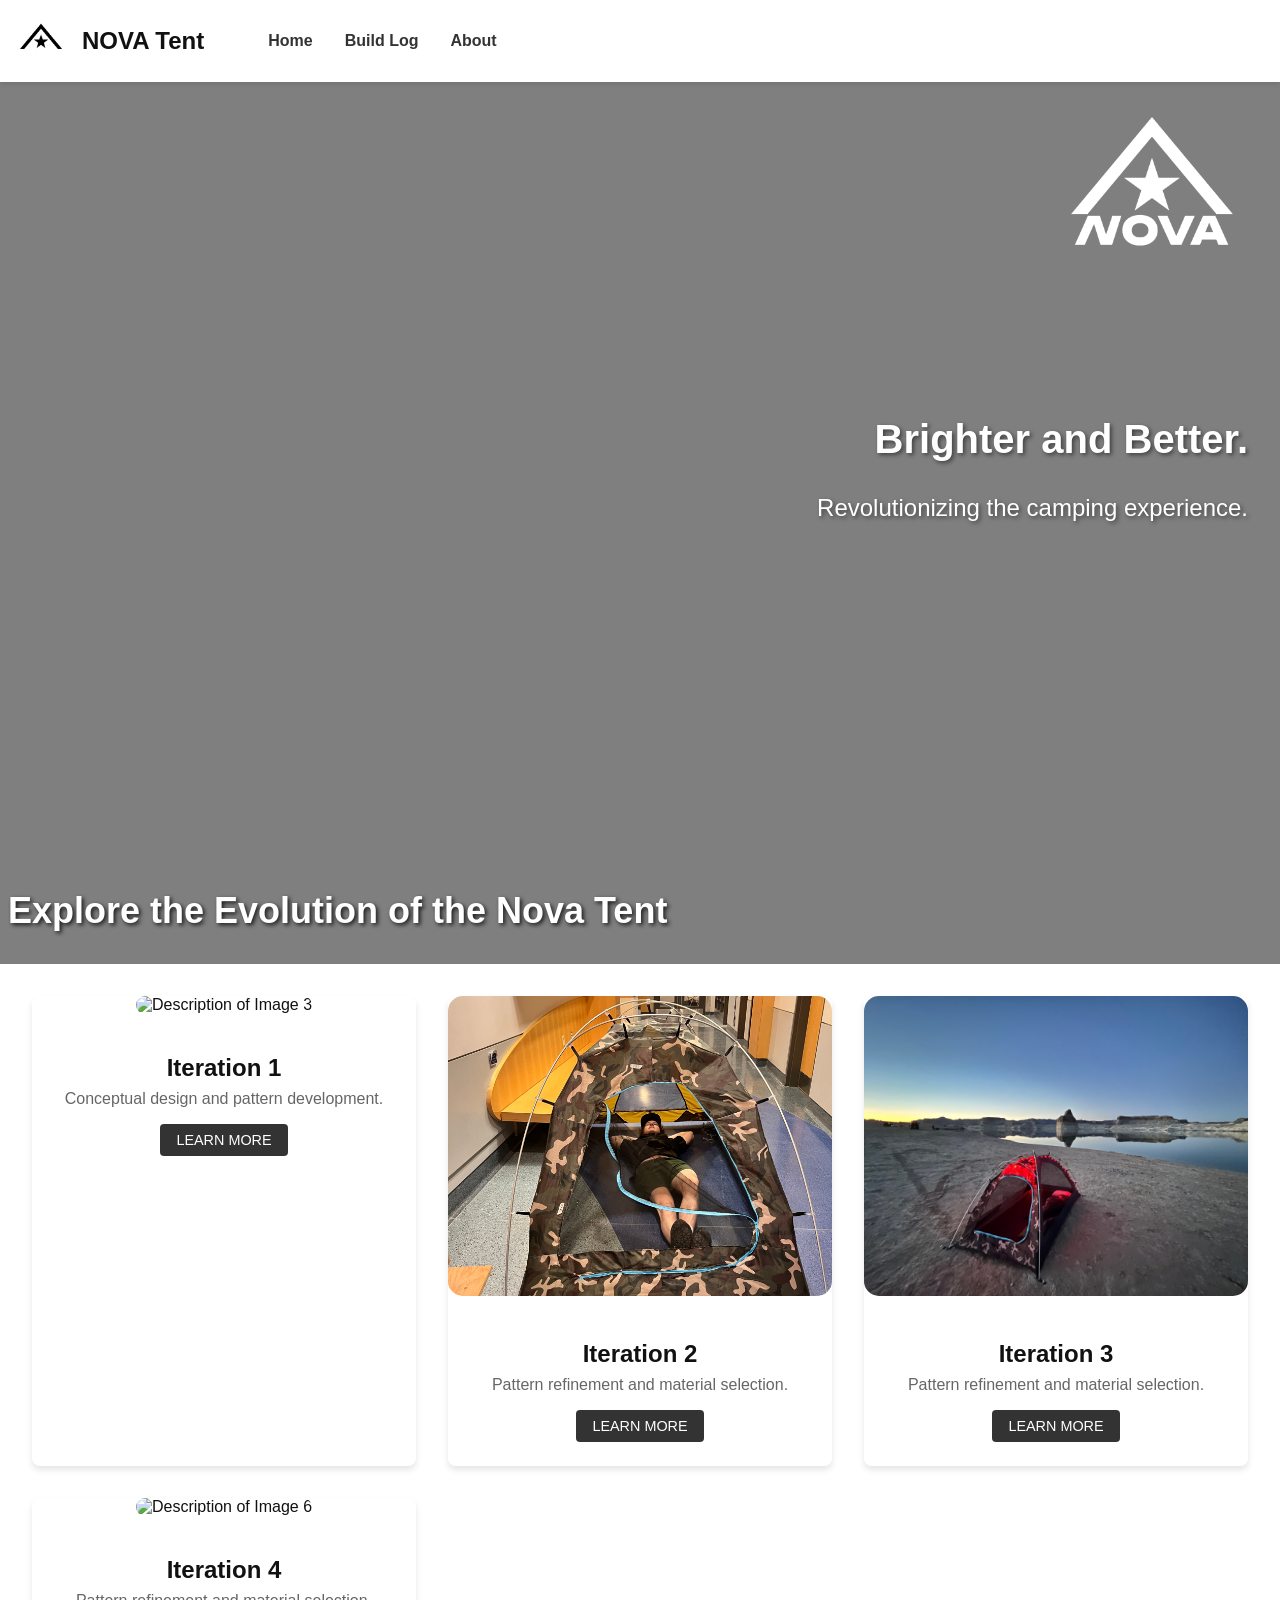
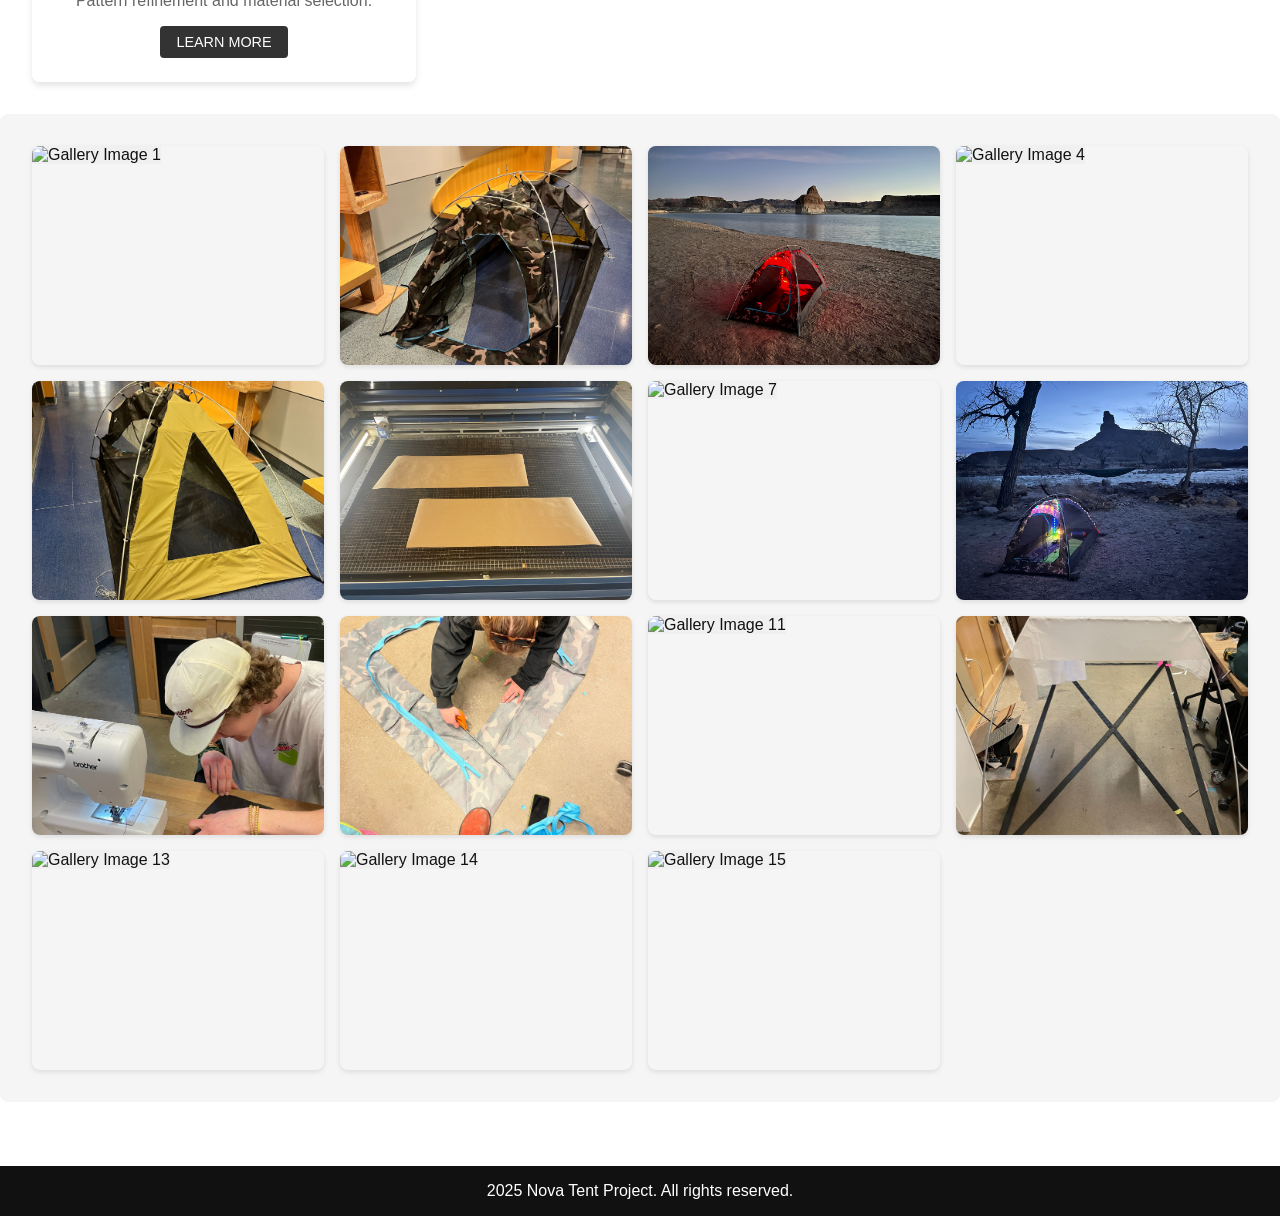
==== commit 25d23b4a: "trying to make looping video load faster" ====
--- a/index.html
+++ b/index.html
@@ -116,7 +116,7 @@
 
   <!-- Hero Section with Video Background -->
   <section class="hero">
-    <video autoplay muted loop id="bg-video">
+    <video autoplay muted loop playsinline loading="eager" id="bg-video">
       <source src="./resources/media/videos/blueWhite.mov" type="video/mp4">
       Your browser does not support HTML5 video.
     </video>
--- a/resources/css/global.css
+++ b/resources/css/global.css
@@ -195,4 +195,49 @@
     .photo-gallery {
         grid-template-columns: repeat(2, 1fr);
     }
+}
+
+/* Video Overlay */
+.video-overlay {
+    position: absolute;
+    top: 0;
+    left: 0;
+    width: 100%;
+    height: 100%;
+    display: flex;
+    flex-direction: column;
+    justify-content: center;
+    align-items: flex-end;
+    background: rgba(0, 0, 0, 0.5);
+    z-index: 1;
+    padding-right: 5rem;
+}
+
+.overlay-logo {
+    width: 200px;
+    height: auto;
+    margin-bottom: 2rem;
+}
+
+.overlay-content {
+    display: flex;
+    flex-direction: column;
+    align-items: flex-end;
+    gap: 1rem;
+}
+
+.overlay-text {
+    color: white;
+    text-align: right;
+    font-family: 'Unbounded', sans-serif;
+}
+
+.overlay-header {
+    font-size: 3rem;
+    font-weight: bold;
+}
+
+.overlay-subtext {
+    font-size: 1.5rem;
+    font-weight: 300;
 } 
--- a/resources/css/navbar.css
+++ b/resources/css/navbar.css
@@ -67,7 +67,7 @@
     display: flex;
     align-items: center;
     height: 100%;
-    padding: 0 12px;
+    padding: 0;
     font-weight: bold;
 }
 
@@ -89,8 +89,8 @@
     z-index: 1000;
     border-radius: 4px;
     list-style: none;
+    padding: 0;
     margin: 0;
-    overflow-y: auto;
 }
 
 /* Show primary dropdown */
@@ -115,7 +115,7 @@
 }
 
 /* Show iterations dropdown */
-.iterations:hover > .iteration-menu {
+.dropdown-menu .iterations:hover .iteration-menu {
     display: block;
 }
 
@@ -138,33 +138,13 @@
     width: 100%;
     box-sizing: border-box;
     font-weight: normal;
-}
-
-/* Ensure nested dropdowns also have normal font weight */
-.dropdown-menu .dropdown a,
-.iteration-menu a {
-    font-weight: normal;
+    text-align: left;
 }
 
 .dropdown-menu a:hover,
 .iteration-menu a:hover {
     background-color: #f1f1f1;
     color: #000;
-}
-
-/* Ensure proper positioning for nested dropdowns */
-.dropdown {
-    position: relative;
-}
-
-/* Additional specificity for iterations dropdown */
-.dropdown-menu .iterations {
-    position: relative;
-}
-
-/* Force display of iterations menu when parent is hovered */
-.dropdown-menu li.iterations:hover .iteration-menu {
-    display: block !important;
 }
 
 /* Mobile Menu Button */
@@ -215,7 +195,7 @@
         align-items: center;
         padding: 0.5rem 0;
         box-shadow: 0 2px 5px rgba(0,0,0,0.1);
-        transform: translateY(-100%);
+        transform: translateY(-120%);
         transition: transform 0.3s ease;
         z-index: 1000;
         max-height: 100vh;
@@ -227,22 +207,18 @@
         transform: translateY(0);
     }
 
-    .dropdown-menu, .iteration-menu {
+    .dropdown-menu,
+    .iteration-menu {
+        position: static;
         display: none;
-        position: static;
         width: 100%;
+        box-shadow: none;
         background-color: #f8f9fa;
-        box-shadow: none;
-        padding: 0;
-        margin: 0;
-        opacity: 0;
-        transition: opacity 0.3s ease;
     }
 
     .dropdown.active > .dropdown-menu,
     .iterations.active > .iteration-menu {
-        display: block !important;
-        opacity: 1;
+        display: block;
     }
 
     .dropdown-menu li,
